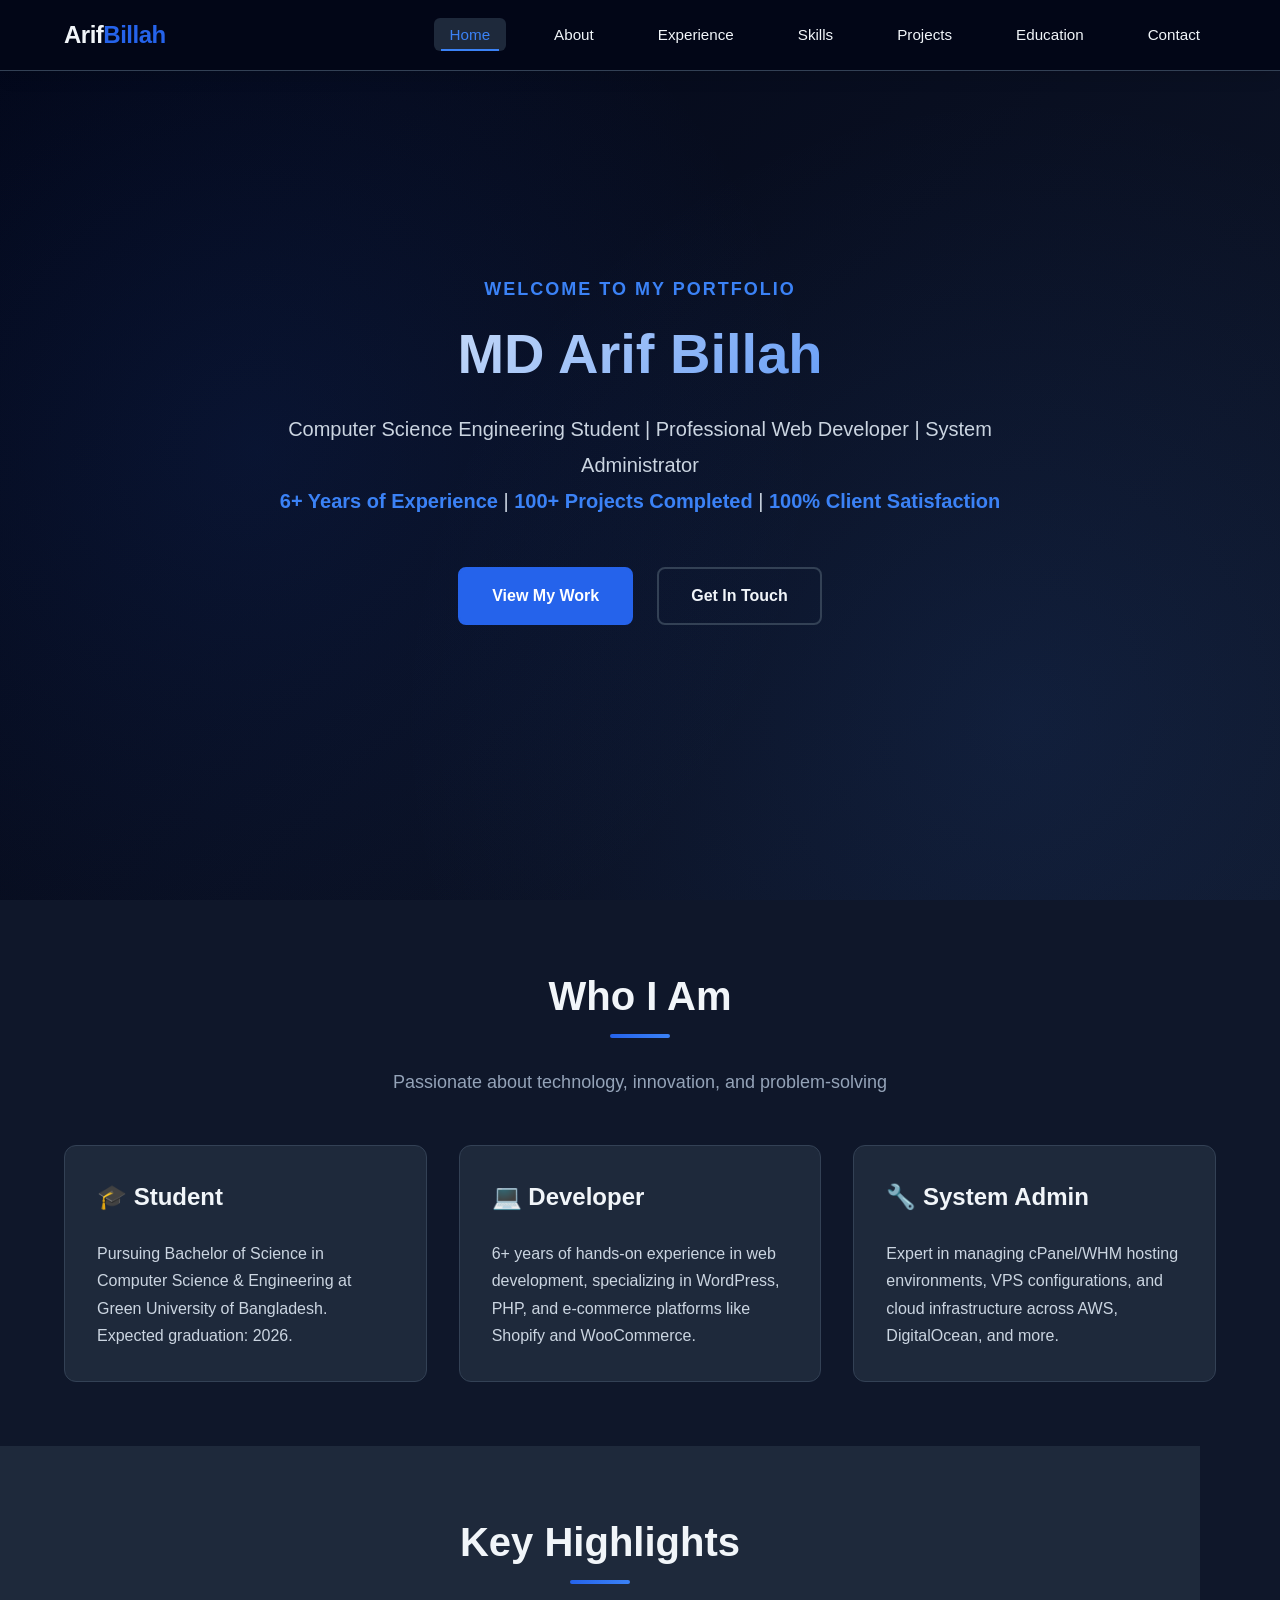
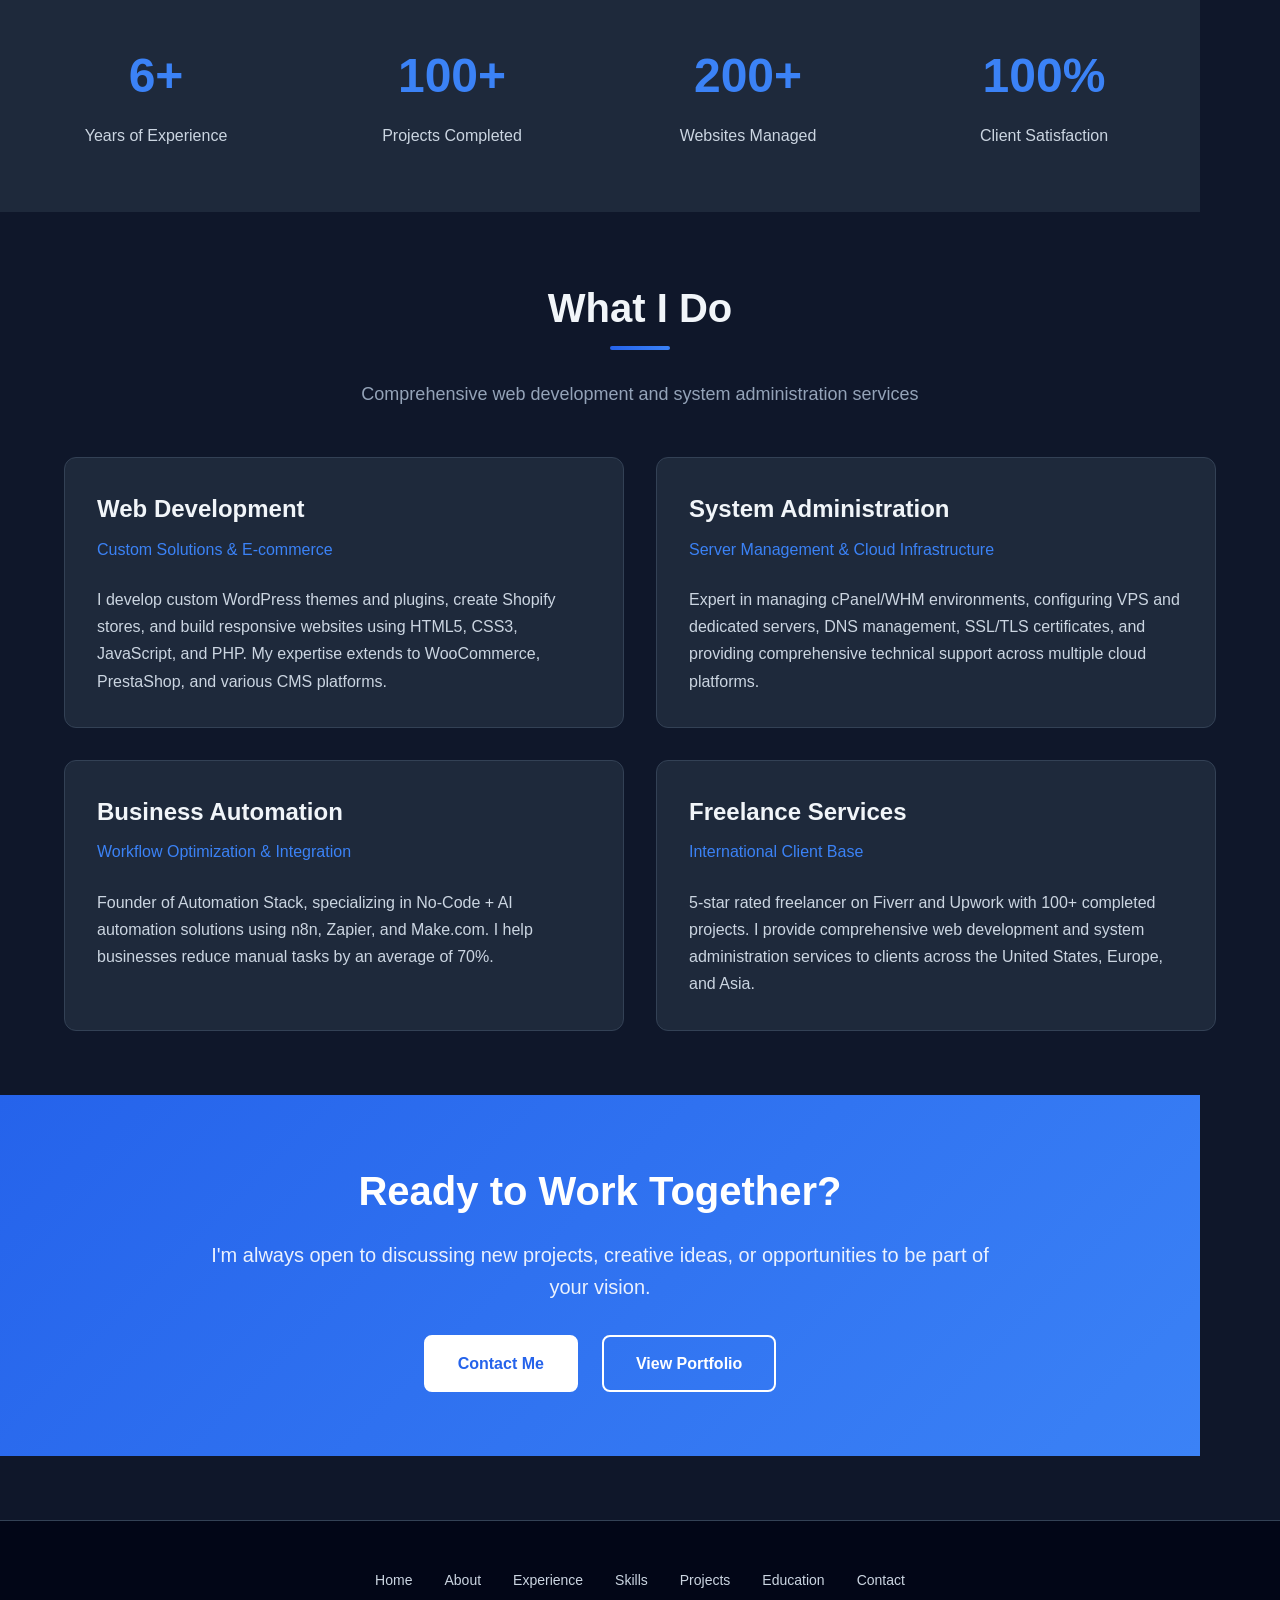
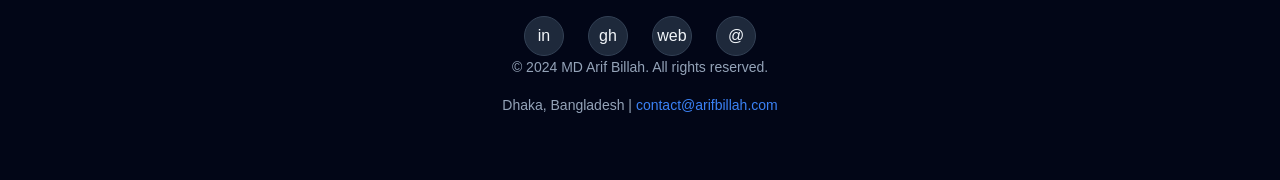
==== index.html @ d2f8369f "Build complete multipage portfolio website for MD Arif Billah Created a comprehensive, modern, and r" ====
<!DOCTYPE html>
<html lang="en">
<head>
    <meta charset="UTF-8">
    <meta name="viewport" content="width=device-width, initial-scale=1.0">
    <meta name="description" content="MD Arif Billah - Computer Science Engineering Student & Professional Web Developer with 6+ years of experience in web development, system administration, and cloud infrastructure.">
    <meta name="keywords" content="MD Arif Billah, Web Developer, System Administrator, cPanel, WordPress, Cloud Computing, Bangladesh">
    <meta name="author" content="MD Arif Billah">
    <title>MD Arif Billah | Portfolio - Computer Science & Web Development Professional</title>
    <link rel="stylesheet" href="css/style.css">
</head>
<body>
    <!-- Navigation Bar -->
    <nav class="navbar">
        <div class="nav-container">
            <a href="index.html" class="nav-logo">
                <span>Arif</span>Billah
            </a>
            <button class="nav-toggle" id="navToggle">
                <span></span>
                <span></span>
                <span></span>
            </button>
            <ul class="nav-menu" id="navMenu">
                <li><a href="index.html" class="nav-link active">Home</a></li>
                <li><a href="about.html" class="nav-link">About</a></li>
                <li><a href="experience.html" class="nav-link">Experience</a></li>
                <li><a href="skills.html" class="nav-link">Skills</a></li>
                <li><a href="projects.html" class="nav-link">Projects</a></li>
                <li><a href="education.html" class="nav-link">Education</a></li>
                <li><a href="contact.html" class="nav-link">Contact</a></li>
            </ul>
        </div>
    </nav>

    <!-- Hero Section -->
    <section class="hero">
        <div class="hero-content">
            <p class="hero-subtitle fade-in">Welcome to my portfolio</p>
            <h1 class="hero-title fade-in">MD Arif Billah</h1>
            <p class="hero-description fade-in">
                Computer Science Engineering Student | Professional Web Developer | System Administrator
                <br>
                <span class="highlight">6+ Years of Experience</span> | <span class="highlight">100+ Projects Completed</span> | <span class="highlight">100% Client Satisfaction</span>
            </p>
            <div class="hero-buttons fade-in">
                <a href="projects.html" class="btn btn-primary">View My Work</a>
                <a href="contact.html" class="btn btn-outline">Get In Touch</a>
            </div>
        </div>
    </section>

    <!-- Quick Introduction Section -->
    <section class="section">
        <div class="section-header">
            <h2 class="section-title">Who I Am</h2>
            <p class="section-subtitle">Passionate about technology, innovation, and problem-solving</p>
        </div>

        <div class="grid grid-3">
            <div class="card scroll-reveal">
                <div class="card-header">
                    <h3 class="card-title">🎓 Student</h3>
                </div>
                <div class="card-content">
                    <p>Pursuing Bachelor of Science in Computer Science & Engineering at Green University of Bangladesh. Expected graduation: 2026.</p>
                </div>
            </div>

            <div class="card scroll-reveal">
                <div class="card-header">
                    <h3 class="card-title">💻 Developer</h3>
                </div>
                <div class="card-content">
                    <p>6+ years of hands-on experience in web development, specializing in WordPress, PHP, and e-commerce platforms like Shopify and WooCommerce.</p>
                </div>
            </div>

            <div class="card scroll-reveal">
                <div class="card-header">
                    <h3 class="card-title">🔧 System Admin</h3>
                </div>
                <div class="card-content">
                    <p>Expert in managing cPanel/WHM hosting environments, VPS configurations, and cloud infrastructure across AWS, DigitalOcean, and more.</p>
                </div>
            </div>
        </div>
    </section>

    <!-- Key Highlights Section -->
    <section class="section" style="background-color: var(--light-bg); margin: 0; padding: 4rem 1.5rem;">
        <div style="max-width: 1200px; margin: 0 auto;">
            <div class="section-header">
                <h2 class="section-title">Key Highlights</h2>
            </div>

            <div class="grid grid-4">
                <div class="text-center scroll-reveal">
                    <div style="font-size: 3rem; color: var(--accent-color); font-weight: 700;">6+</div>
                    <p style="color: var(--text-secondary); margin-top: 0.5rem;">Years of Experience</p>
                </div>
                <div class="text-center scroll-reveal">
                    <div style="font-size: 3rem; color: var(--accent-color); font-weight: 700;">100+</div>
                    <p style="color: var(--text-secondary); margin-top: 0.5rem;">Projects Completed</p>
                </div>
                <div class="text-center scroll-reveal">
                    <div style="font-size: 3rem; color: var(--accent-color); font-weight: 700;">200+</div>
                    <p style="color: var(--text-secondary); margin-top: 0.5rem;">Websites Managed</p>
                </div>
                <div class="text-center scroll-reveal">
                    <div style="font-size: 3rem; color: var(--accent-color); font-weight: 700;">100%</div>
                    <p style="color: var(--text-secondary); margin-top: 0.5rem;">Client Satisfaction</p>
                </div>
            </div>
        </div>
    </section>

    <!-- What I Do Section -->
    <section class="section">
        <div class="section-header">
            <h2 class="section-title">What I Do</h2>
            <p class="section-subtitle">Comprehensive web development and system administration services</p>
        </div>

        <div class="grid grid-2">
            <div class="card scroll-reveal">
                <div class="card-header">
                    <h3 class="card-title">Web Development</h3>
                    <p class="card-subtitle">Custom Solutions & E-commerce</p>
                </div>
                <div class="card-content">
                    <p>I develop custom WordPress themes and plugins, create Shopify stores, and build responsive websites using HTML5, CSS3, JavaScript, and PHP. My expertise extends to WooCommerce, PrestaShop, and various CMS platforms.</p>
                </div>
            </div>

            <div class="card scroll-reveal">
                <div class="card-header">
                    <h3 class="card-title">System Administration</h3>
                    <p class="card-subtitle">Server Management & Cloud Infrastructure</p>
                </div>
                <div class="card-content">
                    <p>Expert in managing cPanel/WHM environments, configuring VPS and dedicated servers, DNS management, SSL/TLS certificates, and providing comprehensive technical support across multiple cloud platforms.</p>
                </div>
            </div>

            <div class="card scroll-reveal">
                <div class="card-header">
                    <h3 class="card-title">Business Automation</h3>
                    <p class="card-subtitle">Workflow Optimization & Integration</p>
                </div>
                <div class="card-content">
                    <p>Founder of Automation Stack, specializing in No-Code + AI automation solutions using n8n, Zapier, and Make.com. I help businesses reduce manual tasks by an average of 70%.</p>
                </div>
            </div>

            <div class="card scroll-reveal">
                <div class="card-header">
                    <h3 class="card-title">Freelance Services</h3>
                    <p class="card-subtitle">International Client Base</p>
                </div>
                <div class="card-content">
                    <p>5-star rated freelancer on Fiverr and Upwork with 100+ completed projects. I provide comprehensive web development and system administration services to clients across the United States, Europe, and Asia.</p>
                </div>
            </div>
        </div>
    </section>

    <!-- Call to Action Section -->
    <section class="section" style="text-align: center; background: linear-gradient(135deg, var(--primary-color), var(--accent-color)); margin: 0; padding: 4rem 1.5rem;">
        <div style="max-width: 800px; margin: 0 auto;">
            <h2 style="font-size: 2.5rem; font-weight: 700; margin-bottom: 1rem; color: white;">Ready to Work Together?</h2>
            <p style="font-size: 1.25rem; color: rgba(255,255,255,0.9); margin-bottom: 2rem;">
                I'm always open to discussing new projects, creative ideas, or opportunities to be part of your vision.
            </p>
            <div style="display: flex; gap: 1.5rem; justify-content: center; flex-wrap: wrap;">
                <a href="contact.html" class="btn" style="background: white; color: var(--primary-color); border-color: white;">Contact Me</a>
                <a href="projects.html" class="btn" style="background: transparent; color: white; border: 2px solid white;">View Portfolio</a>
            </div>
        </div>
    </section>

    <!-- Footer -->
    <footer class="footer">
        <div class="footer-content">
            <div class="footer-links">
                <a href="index.html" class="footer-link">Home</a>
                <a href="about.html" class="footer-link">About</a>
                <a href="experience.html" class="footer-link">Experience</a>
                <a href="skills.html" class="footer-link">Skills</a>
                <a href="projects.html" class="footer-link">Projects</a>
                <a href="education.html" class="footer-link">Education</a>
                <a href="contact.html" class="footer-link">Contact</a>
            </div>
            <div class="social-links">
                <a href="https://linkedin.com/in/arifbillah360" target="_blank" rel="noopener noreferrer" class="social-link" title="LinkedIn">
                    <span>in</span>
                </a>
                <a href="https://github.com/arifbillah360" target="_blank" rel="noopener noreferrer" class="social-link" title="GitHub">
                    <span>gh</span>
                </a>
                <a href="https://www.arifbillah.com" target="_blank" rel="noopener noreferrer" class="social-link" title="Website">
                    <span>web</span>
                </a>
                <a href="mailto:contact@arifbillah.com" class="social-link" title="Email">
                    <span>@</span>
                </a>
            </div>
            <p class="footer-text">
                &copy; 2024 MD Arif Billah. All rights reserved.
            </p>
            <p class="footer-text">
                Dhaka, Bangladesh | <a href="mailto:contact@arifbillah.com" style="color: var(--accent-color);">contact@arifbillah.com</a>
            </p>
        </div>
    </footer>

    <script src="js/main.js"></script>
</body>
</html>
---- css/style.css ----
/* ==========================================
   PORTFOLIO WEBSITE - MD ARIF BILLAH
   Modern, Responsive Design
   ========================================== */

/* ==========================================
   CSS VARIABLES & ROOT STYLES
   ========================================== */
:root {
    /* Color Scheme */
    --primary-color: #2563eb;
    --secondary-color: #1e40af;
    --accent-color: #3b82f6;
    --dark-bg: #0f172a;
    --darker-bg: #020617;
    --light-bg: #1e293b;
    --text-primary: #f1f5f9;
    --text-secondary: #cbd5e1;
    --text-muted: #94a3b8;
    --border-color: #334155;
    --success-color: #10b981;
    --warning-color: #f59e0b;

    /* Spacing */
    --spacing-xs: 0.5rem;
    --spacing-sm: 1rem;
    --spacing-md: 1.5rem;
    --spacing-lg: 2rem;
    --spacing-xl: 3rem;
    --spacing-xxl: 4rem;

    /* Typography */
    --font-primary: 'Segoe UI', Tahoma, Geneva, Verdana, sans-serif;
    --font-heading: 'Arial', sans-serif;

    /* Effects */
    --shadow-sm: 0 1px 2px 0 rgba(0, 0, 0, 0.05);
    --shadow-md: 0 4px 6px -1px rgba(0, 0, 0, 0.1);
    --shadow-lg: 0 10px 15px -3px rgba(0, 0, 0, 0.1);
    --shadow-xl: 0 20px 25px -5px rgba(0, 0, 0, 0.1);

    /* Transitions */
    --transition-fast: 0.2s ease;
    --transition-normal: 0.3s ease;
    --transition-slow: 0.5s ease;
}

/* ==========================================
   RESET & BASE STYLES
   ========================================== */
* {
    margin: 0;
    padding: 0;
    box-sizing: border-box;
}

html {
    scroll-behavior: smooth;
    font-size: 16px;
}

body {
    font-family: var(--font-primary);
    background-color: var(--dark-bg);
    color: var(--text-primary);
    line-height: 1.6;
    overflow-x: hidden;
}

a {
    text-decoration: none;
    color: inherit;
    transition: color var(--transition-fast);
}

a:hover {
    color: var(--accent-color);
}

img {
    max-width: 100%;
    height: auto;
    display: block;
}

ul {
    list-style: none;
}

/* ==========================================
   NAVIGATION BAR
   ========================================== */
.navbar {
    background-color: var(--darker-bg);
    padding: 1rem 0;
    position: fixed;
    top: 0;
    left: 0;
    right: 0;
    z-index: 1000;
    box-shadow: var(--shadow-lg);
    border-bottom: 1px solid var(--border-color);
}

.nav-container {
    max-width: 1200px;
    margin: 0 auto;
    padding: 0 var(--spacing-md);
    display: flex;
    justify-content: space-between;
    align-items: center;
}

.nav-logo {
    font-size: 1.5rem;
    font-weight: 700;
    color: var(--primary-color);
    letter-spacing: -0.5px;
}

.nav-logo span {
    color: var(--text-primary);
}

.nav-menu {
    display: flex;
    gap: var(--spacing-lg);
    align-items: center;
}

.nav-link {
    font-size: 0.95rem;
    font-weight: 500;
    padding: 0.5rem 1rem;
    border-radius: 0.375rem;
    transition: all var(--transition-fast);
    position: relative;
}

.nav-link:hover,
.nav-link.active {
    background-color: var(--light-bg);
    color: var(--accent-color);
}

.nav-link::after {
    content: '';
    position: absolute;
    bottom: 0;
    left: 50%;
    transform: translateX(-50%) scaleX(0);
    width: 80%;
    height: 2px;
    background-color: var(--accent-color);
    transition: transform var(--transition-normal);
}

.nav-link:hover::after,
.nav-link.active::after {
    transform: translateX(-50%) scaleX(1);
}

/* Mobile Menu Toggle */
.nav-toggle {
    display: none;
    flex-direction: column;
    gap: 0.25rem;
    background: none;
    border: none;
    cursor: pointer;
    padding: 0.5rem;
}

.nav-toggle span {
    width: 25px;
    height: 3px;
    background-color: var(--text-primary);
    border-radius: 2px;
    transition: all var(--transition-normal);
}

/* ==========================================
   HERO SECTION
   ========================================== */
.hero {
    min-height: 100vh;
    display: flex;
    align-items: center;
    justify-content: center;
    padding: var(--spacing-xxl) var(--spacing-md);
    background: linear-gradient(135deg, var(--darker-bg) 0%, var(--dark-bg) 100%);
    position: relative;
    overflow: hidden;
}

.hero::before {
    content: '';
    position: absolute;
    top: 0;
    left: 0;
    right: 0;
    bottom: 0;
    background-image:
        radial-gradient(circle at 20% 50%, rgba(37, 99, 235, 0.1) 0%, transparent 50%),
        radial-gradient(circle at 80% 80%, rgba(59, 130, 246, 0.1) 0%, transparent 50%);
    pointer-events: none;
}

.hero-content {
    max-width: 800px;
    text-align: center;
    position: relative;
    z-index: 1;
}

.hero-subtitle {
    font-size: 1.125rem;
    color: var(--accent-color);
    font-weight: 600;
    margin-bottom: var(--spacing-sm);
    text-transform: uppercase;
    letter-spacing: 2px;
}

.hero-title {
    font-size: 3.5rem;
    font-weight: 800;
    margin-bottom: var(--spacing-md);
    line-height: 1.2;
    background: linear-gradient(135deg, var(--text-primary) 0%, var(--accent-color) 100%);
    -webkit-background-clip: text;
    -webkit-text-fill-color: transparent;
    background-clip: text;
}

.hero-description {
    font-size: 1.25rem;
    color: var(--text-secondary);
    margin-bottom: var(--spacing-xl);
    line-height: 1.8;
}

.hero-buttons {
    display: flex;
    gap: var(--spacing-md);
    justify-content: center;
    flex-wrap: wrap;
}

/* ==========================================
   BUTTONS
   ========================================== */
.btn {
    display: inline-block;
    padding: 0.875rem 2rem;
    font-size: 1rem;
    font-weight: 600;
    border-radius: 0.5rem;
    transition: all var(--transition-normal);
    cursor: pointer;
    border: 2px solid transparent;
    text-align: center;
}

.btn-primary {
    background-color: var(--primary-color);
    color: white;
    border-color: var(--primary-color);
}

.btn-primary:hover {
    background-color: var(--secondary-color);
    border-color: var(--secondary-color);
    transform: translateY(-2px);
    box-shadow: var(--shadow-lg);
}

.btn-outline {
    background-color: transparent;
    color: var(--text-primary);
    border-color: var(--border-color);
}

.btn-outline:hover {
    background-color: var(--light-bg);
    border-color: var(--accent-color);
    color: var(--accent-color);
}

/* ==========================================
   MAIN CONTENT SECTIONS
   ========================================== */
.main-content {
    padding-top: 80px; /* Account for fixed navbar */
}

.section {
    padding: var(--spacing-xxl) var(--spacing-md);
    max-width: 1200px;
    margin: 0 auto;
}

.section-header {
    text-align: center;
    margin-bottom: var(--spacing-xl);
}

.section-title {
    font-size: 2.5rem;
    font-weight: 700;
    margin-bottom: var(--spacing-sm);
    position: relative;
    display: inline-block;
}

.section-title::after {
    content: '';
    position: absolute;
    bottom: -10px;
    left: 50%;
    transform: translateX(-50%);
    width: 60px;
    height: 4px;
    background: linear-gradient(90deg, var(--primary-color), var(--accent-color));
    border-radius: 2px;
}

.section-subtitle {
    font-size: 1.125rem;
    color: var(--text-muted);
    margin-top: var(--spacing-md);
}

/* ==========================================
   CARDS & CONTAINERS
   ========================================== */
.card {
    background-color: var(--light-bg);
    border-radius: 0.75rem;
    padding: var(--spacing-lg);
    border: 1px solid var(--border-color);
    transition: all var(--transition-normal);
    height: 100%;
}

.card:hover {
    transform: translateY(-5px);
    box-shadow: var(--shadow-xl);
    border-color: var(--accent-color);
}

.card-header {
    margin-bottom: var(--spacing-md);
}

.card-title {
    font-size: 1.5rem;
    font-weight: 600;
    margin-bottom: var(--spacing-xs);
    color: var(--text-primary);
}

.card-subtitle {
    font-size: 1rem;
    color: var(--accent-color);
    font-weight: 500;
}

.card-meta {
    font-size: 0.875rem;
    color: var(--text-muted);
    margin-top: var(--spacing-xs);
}

.card-content {
    color: var(--text-secondary);
    line-height: 1.7;
}

/* ==========================================
   GRID LAYOUTS
   ========================================== */
.grid {
    display: grid;
    gap: var(--spacing-lg);
}

.grid-2 {
    grid-template-columns: repeat(2, 1fr);
}

.grid-3 {
    grid-template-columns: repeat(3, 1fr);
}

.grid-4 {
    grid-template-columns: repeat(4, 1fr);
}

/* ==========================================
   SKILLS SECTION
   ========================================== */
.skills-grid {
    display: grid;
    grid-template-columns: repeat(auto-fit, minmax(280px, 1fr));
    gap: var(--spacing-lg);
}

.skill-category {
    background-color: var(--light-bg);
    padding: var(--spacing-lg);
    border-radius: 0.75rem;
    border: 1px solid var(--border-color);
}

.skill-category h3 {
    font-size: 1.25rem;
    margin-bottom: var(--spacing-md);
    color: var(--accent-color);
    display: flex;
    align-items: center;
    gap: var(--spacing-sm);
}

.skill-list {
    display: flex;
    flex-wrap: wrap;
    gap: var(--spacing-sm);
}

.skill-item {
    background-color: var(--dark-bg);
    padding: 0.5rem 1rem;
    border-radius: 0.375rem;
    font-size: 0.875rem;
    color: var(--text-secondary);
    border: 1px solid var(--border-color);
    transition: all var(--transition-fast);
}

.skill-item:hover {
    background-color: var(--accent-color);
    color: white;
    border-color: var(--accent-color);
    transform: scale(1.05);
}

/* ==========================================
   TIMELINE (for Experience/Education)
   ========================================== */
.timeline {
    position: relative;
    padding-left: var(--spacing-xl);
}

.timeline::before {
    content: '';
    position: absolute;
    left: 0;
    top: 0;
    bottom: 0;
    width: 2px;
    background: linear-gradient(180deg, var(--primary-color), var(--accent-color));
}

.timeline-item {
    position: relative;
    padding-bottom: var(--spacing-xl);
}

.timeline-item::before {
    content: '';
    position: absolute;
    left: -42px;
    top: 0;
    width: 12px;
    height: 12px;
    border-radius: 50%;
    background-color: var(--accent-color);
    border: 3px solid var(--dark-bg);
    box-shadow: 0 0 0 3px var(--accent-color);
}

.timeline-content {
    background-color: var(--light-bg);
    padding: var(--spacing-lg);
    border-radius: 0.75rem;
    border: 1px solid var(--border-color);
    transition: all var(--transition-normal);
}

.timeline-content:hover {
    border-color: var(--accent-color);
    transform: translateX(5px);
}

.timeline-header {
    margin-bottom: var(--spacing-md);
}

.timeline-title {
    font-size: 1.25rem;
    font-weight: 600;
    color: var(--text-primary);
    margin-bottom: var(--spacing-xs);
}

.timeline-company {
    font-size: 1rem;
    color: var(--accent-color);
    font-weight: 500;
}

.timeline-period {
    font-size: 0.875rem;
    color: var(--text-muted);
    margin-top: var(--spacing-xs);
}

.timeline-description {
    color: var(--text-secondary);
    line-height: 1.7;
    margin-bottom: var(--spacing-md);
}

.timeline-list {
    list-style: disc;
    margin-left: var(--spacing-md);
    color: var(--text-secondary);
}

.timeline-list li {
    margin-bottom: var(--spacing-sm);
    line-height: 1.6;
}

/* ==========================================
   PROJECTS GRID
   ========================================== */
.projects-grid {
    display: grid;
    grid-template-columns: repeat(auto-fill, minmax(350px, 1fr));
    gap: var(--spacing-lg);
}

.project-card {
    background-color: var(--light-bg);
    border-radius: 0.75rem;
    overflow: hidden;
    border: 1px solid var(--border-color);
    transition: all var(--transition-normal);
}

.project-card:hover {
    transform: translateY(-8px);
    box-shadow: var(--shadow-xl);
    border-color: var(--accent-color);
}

.project-header {
    padding: var(--spacing-lg);
    background: linear-gradient(135deg, var(--primary-color), var(--accent-color));
}

.project-title {
    font-size: 1.375rem;
    font-weight: 600;
    color: white;
    margin-bottom: var(--spacing-xs);
}

.project-type {
    font-size: 0.875rem;
    color: rgba(255, 255, 255, 0.9);
}

.project-body {
    padding: var(--spacing-lg);
}

.project-tech {
    display: flex;
    flex-wrap: wrap;
    gap: var(--spacing-xs);
    margin-bottom: var(--spacing-md);
}

.tech-tag {
    background-color: var(--dark-bg);
    color: var(--accent-color);
    padding: 0.25rem 0.75rem;
    border-radius: 0.25rem;
    font-size: 0.75rem;
    font-weight: 500;
    border: 1px solid var(--border-color);
}

.project-description {
    color: var(--text-secondary);
    line-height: 1.7;
    margin-bottom: var(--spacing-md);
}

.project-outcome {
    font-size: 0.875rem;
    color: var(--text-muted);
    font-style: italic;
    border-left: 3px solid var(--accent-color);
    padding-left: var(--spacing-sm);
}

/* ==========================================
   CONTACT SECTION
   ========================================== */
.contact-container {
    max-width: 800px;
    margin: 0 auto;
}

.contact-info {
    display: grid;
    grid-template-columns: repeat(auto-fit, minmax(250px, 1fr));
    gap: var(--spacing-lg);
    margin-bottom: var(--spacing-xl);
}

.contact-item {
    background-color: var(--light-bg);
    padding: var(--spacing-lg);
    border-radius: 0.75rem;
    border: 1px solid var(--border-color);
    text-align: center;
    transition: all var(--transition-normal);
}

.contact-item:hover {
    border-color: var(--accent-color);
    transform: translateY(-5px);
}

.contact-icon {
    font-size: 2rem;
    color: var(--accent-color);
    margin-bottom: var(--spacing-sm);
}

.contact-label {
    font-size: 0.875rem;
    color: var(--text-muted);
    margin-bottom: var(--spacing-xs);
    text-transform: uppercase;
    letter-spacing: 1px;
}

.contact-value {
    font-size: 1.125rem;
    color: var(--text-primary);
    font-weight: 500;
}

.contact-value a {
    color: var(--accent-color);
}

.contact-value a:hover {
    text-decoration: underline;
}

/* ==========================================
   FOOTER
   ========================================== */
.footer {
    background-color: var(--darker-bg);
    padding: var(--spacing-xl) var(--spacing-md);
    border-top: 1px solid var(--border-color);
    margin-top: var(--spacing-xxl);
}

.footer-content {
    max-width: 1200px;
    margin: 0 auto;
    text-align: center;
}

.footer-text {
    color: var(--text-muted);
    font-size: 0.875rem;
    margin-bottom: var(--spacing-sm);
}

.footer-links {
    display: flex;
    gap: var(--spacing-lg);
    justify-content: center;
    margin-bottom: var(--spacing-md);
}

.footer-link {
    color: var(--text-secondary);
    font-size: 0.875rem;
    transition: color var(--transition-fast);
}

.footer-link:hover {
    color: var(--accent-color);
}

.social-links {
    display: flex;
    gap: var(--spacing-md);
    justify-content: center;
    margin-top: var(--spacing-md);
}

.social-link {
    width: 40px;
    height: 40px;
    display: flex;
    align-items: center;
    justify-content: center;
    background-color: var(--light-bg);
    border-radius: 50%;
    border: 1px solid var(--border-color);
    transition: all var(--transition-normal);
}

.social-link:hover {
    background-color: var(--accent-color);
    border-color: var(--accent-color);
    transform: translateY(-3px);
}

/* ==========================================
   UTILITY CLASSES
   ========================================== */
.text-center {
    text-align: center;
}

.mb-1 { margin-bottom: var(--spacing-xs); }
.mb-2 { margin-bottom: var(--spacing-sm); }
.mb-3 { margin-bottom: var(--spacing-md); }
.mb-4 { margin-bottom: var(--spacing-lg); }
.mb-5 { margin-bottom: var(--spacing-xl); }

.mt-1 { margin-top: var(--spacing-xs); }
.mt-2 { margin-top: var(--spacing-sm); }
.mt-3 { margin-top: var(--spacing-md); }
.mt-4 { margin-top: var(--spacing-lg); }
.mt-5 { margin-top: var(--spacing-xl); }

.highlight {
    color: var(--accent-color);
    font-weight: 600;
}

.badge {
    display: inline-block;
    padding: 0.25rem 0.75rem;
    background-color: var(--accent-color);
    color: white;
    border-radius: 1rem;
    font-size: 0.75rem;
    font-weight: 600;
    text-transform: uppercase;
    letter-spacing: 0.5px;
}

.badge-success {
    background-color: var(--success-color);
}

.badge-warning {
    background-color: var(--warning-color);
}

/* ==========================================
   RESPONSIVE DESIGN
   ========================================== */

/* Tablets and below */
@media (max-width: 768px) {
    .nav-menu {
        position: fixed;
        left: -100%;
        top: 70px;
        flex-direction: column;
        background-color: var(--darker-bg);
        width: 100%;
        text-align: center;
        transition: left var(--transition-normal);
        box-shadow: var(--shadow-lg);
        border-top: 1px solid var(--border-color);
        padding: var(--spacing-md) 0;
    }

    .nav-menu.active {
        left: 0;
    }

    .nav-toggle {
        display: flex;
    }

    .nav-toggle.active span:nth-child(1) {
        transform: rotate(45deg) translate(5px, 5px);
    }

    .nav-toggle.active span:nth-child(2) {
        opacity: 0;
    }

    .nav-toggle.active span:nth-child(3) {
        transform: rotate(-45deg) translate(7px, -6px);
    }

    .hero-title {
        font-size: 2.5rem;
    }

    .hero-description {
        font-size: 1.125rem;
    }

    .hero-buttons {
        flex-direction: column;
    }

    .section-title {
        font-size: 2rem;
    }

    .grid-2,
    .grid-3,
    .grid-4 {
        grid-template-columns: 1fr;
    }

    .timeline {
        padding-left: var(--spacing-lg);
    }

    .timeline-item::before {
        left: -32px;
    }

    .projects-grid {
        grid-template-columns: 1fr;
    }
}

/* Mobile devices */
@media (max-width: 480px) {
    html {
        font-size: 14px;
    }

    .hero {
        padding: var(--spacing-xl) var(--spacing-sm);
    }

    .hero-title {
        font-size: 2rem;
    }

    .section {
        padding: var(--spacing-lg) var(--spacing-sm);
    }

    .btn {
        width: 100%;
    }

    .card {
        padding: var(--spacing-md);
    }
}

/* Large screens */
@media (min-width: 1400px) {
    .section {
        max-width: 1400px;
    }
}

/* ==========================================
   ANIMATIONS
   ========================================== */
@keyframes fadeIn {
    from {
        opacity: 0;
        transform: translateY(20px);
    }
    to {
        opacity: 1;
        transform: translateY(0);
    }
}

@keyframes slideInLeft {
    from {
        opacity: 0;
        transform: translateX(-30px);
    }
    to {
        opacity: 1;
        transform: translateX(0);
    }
}

@keyframes slideInRight {
    from {
        opacity: 0;
        transform: translateX(30px);
    }
    to {
        opacity: 1;
        transform: translateX(0);
    }
}

.fade-in {
    animation: fadeIn 0.6s ease-out;
}

.slide-in-left {
    animation: slideInLeft 0.6s ease-out;
}

.slide-in-right {
    animation: slideInRight 0.6s ease-out;
}

/* ==========================================
   SCROLL ANIMATIONS
   ========================================== */
.scroll-reveal {
    opacity: 0;
    transform: translateY(30px);
    transition: all 0.6s ease-out;
}

.scroll-reveal.active {
    opacity: 1;
    transform: translateY(0);
}

/* ==========================================
   PRINT STYLES
   ========================================== */
@media print {
    .navbar,
    .footer,
    .btn {
        display: none;
    }

    .section {
        page-break-inside: avoid;
    }
}
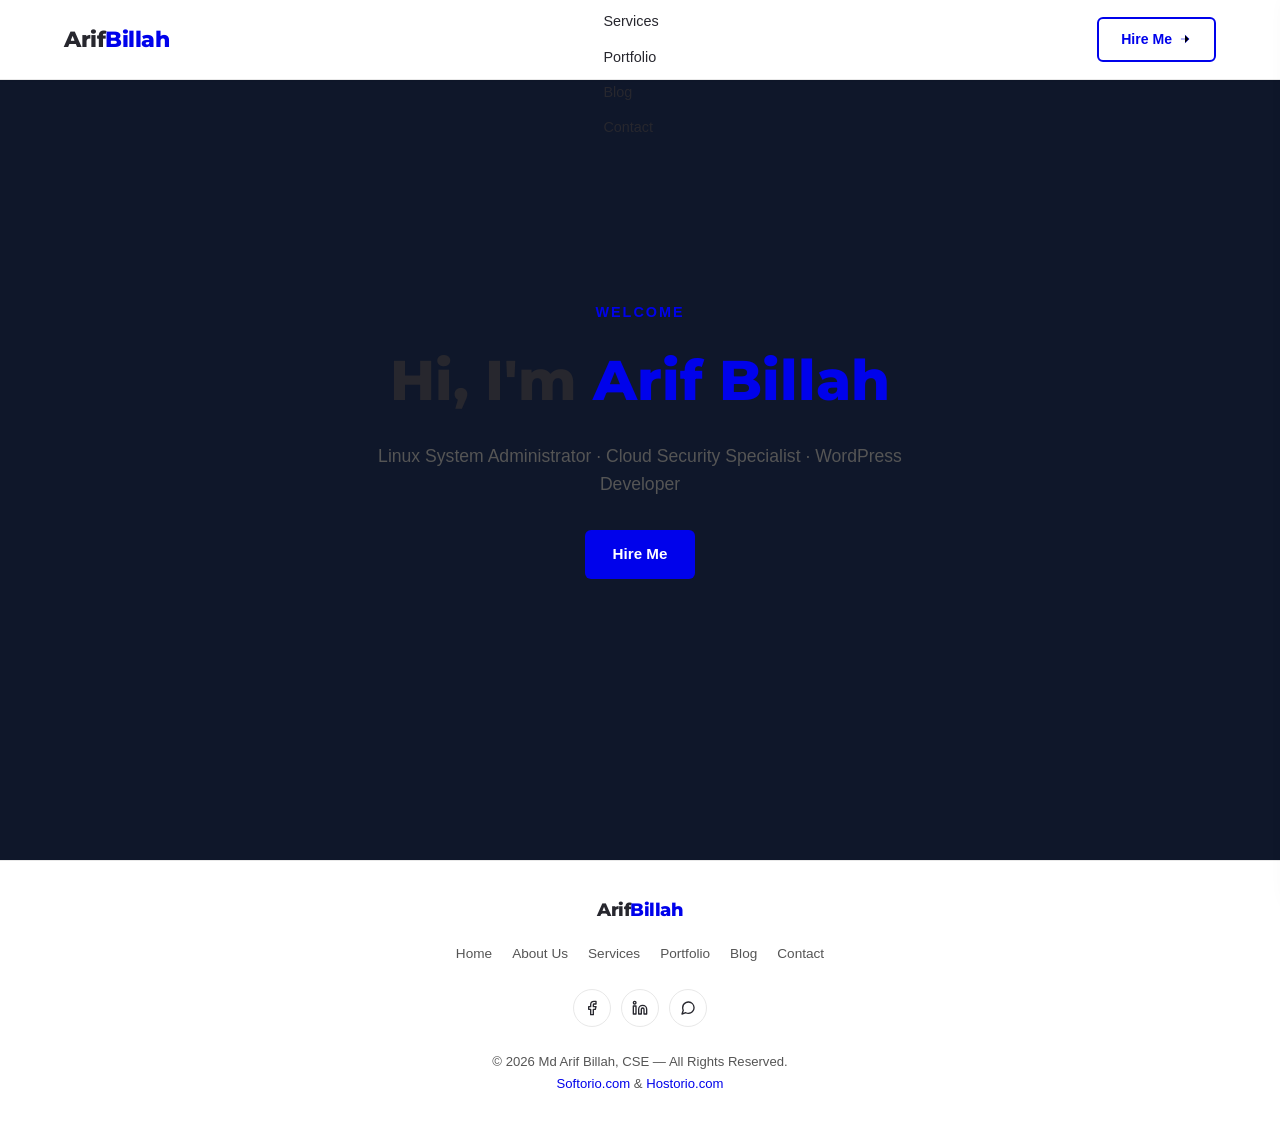
==== commit fea3cbeb: "Add reusable header and footer component system - css/header-footer.css: full styles for header, mob" ====
--- a/index.html
+++ b/index.html
@@ -3,217 +3,46 @@
 <head>
     <meta charset="UTF-8">
     <meta name="viewport" content="width=device-width, initial-scale=1.0">
-    <meta name="description" content="MD Arif Billah - Computer Science Engineering Student & Professional Web Developer with 6+ years of experience in web development, system administration, and cloud infrastructure.">
-    <meta name="keywords" content="MD Arif Billah, Web Developer, System Administrator, cPanel, WordPress, Cloud Computing, Bangladesh">
-    <meta name="author" content="MD Arif Billah">
-    <title>MD Arif Billah | Portfolio - Computer Science & Web Development Professional</title>
+    <meta name="description" content="Md Arif Billah – Linux System Administrator, Cloud Security Specialist and WordPress Developer based in Bangladesh.">
+    <meta name="keywords" content="Md Arif Billah, Linux System Admin, Cloud Security, WordPress Developer, Bangladesh">
+    <meta name="author" content="Md Arif Billah">
+    <title>Md Arif Billah | Linux System Admin & WordPress Developer</title>
+
+    <!-- Styles -->
+    <link rel="stylesheet" href="css/header-footer.css">
     <link rel="stylesheet" href="css/style.css">
 </head>
 <body>
-    <!-- Navigation Bar -->
-    <nav class="navbar">
-        <div class="nav-container">
-            <a href="index.html" class="nav-logo">
-                <span>Arif</span>Billah
-            </a>
-            <button class="nav-toggle" id="navToggle">
-                <span></span>
-                <span></span>
-                <span></span>
-            </button>
-            <ul class="nav-menu" id="navMenu">
-                <li><a href="index.html" class="nav-link active">Home</a></li>
-                <li><a href="about.html" class="nav-link">About</a></li>
-                <li><a href="experience.html" class="nav-link">Experience</a></li>
-                <li><a href="skills.html" class="nav-link">Skills</a></li>
-                <li><a href="projects.html" class="nav-link">Projects</a></li>
-                <li><a href="education.html" class="nav-link">Education</a></li>
-                <li><a href="contact.html" class="nav-link">Contact</a></li>
-            </ul>
-        </div>
-    </nav>
 
-    <!-- Hero Section -->
-    <section class="hero">
-        <div class="hero-content">
-            <p class="hero-subtitle fade-in">Welcome to my portfolio</p>
-            <h1 class="hero-title fade-in">MD Arif Billah</h1>
-            <p class="hero-description fade-in">
-                Computer Science Engineering Student | Professional Web Developer | System Administrator
-                <br>
-                <span class="highlight">6+ Years of Experience</span> | <span class="highlight">100+ Projects Completed</span> | <span class="highlight">100% Client Satisfaction</span>
-            </p>
-            <div class="hero-buttons fade-in">
-                <a href="projects.html" class="btn btn-primary">View My Work</a>
-                <a href="contact.html" class="btn btn-outline">Get In Touch</a>
-            </div>
-        </div>
-    </section>
+    <!-- ── Header injected by components.js ── -->
+    <div id="header-placeholder"></div>
 
-    <!-- Quick Introduction Section -->
-    <section class="section">
-        <div class="section-header">
-            <h2 class="section-title">Who I Am</h2>
-            <p class="section-subtitle">Passionate about technology, innovation, and problem-solving</p>
-        </div>
-
-        <div class="grid grid-3">
-            <div class="card scroll-reveal">
-                <div class="card-header">
-                    <h3 class="card-title">🎓 Student</h3>
-                </div>
-                <div class="card-content">
-                    <p>Pursuing Bachelor of Science in Computer Science & Engineering at Green University of Bangladesh. Expected graduation: 2026.</p>
-                </div>
-            </div>
-
-            <div class="card scroll-reveal">
-                <div class="card-header">
-                    <h3 class="card-title">💻 Developer</h3>
-                </div>
-                <div class="card-content">
-                    <p>6+ years of hands-on experience in web development, specializing in WordPress, PHP, and e-commerce platforms like Shopify and WooCommerce.</p>
-                </div>
-            </div>
-
-            <div class="card scroll-reveal">
-                <div class="card-header">
-                    <h3 class="card-title">🔧 System Admin</h3>
-                </div>
-                <div class="card-content">
-                    <p>Expert in managing cPanel/WHM hosting environments, VPS configurations, and cloud infrastructure across AWS, DigitalOcean, and more.</p>
-                </div>
-            </div>
-        </div>
-    </section>
-
-    <!-- Key Highlights Section -->
-    <section class="section" style="background-color: var(--light-bg); margin: 0; padding: 4rem 1.5rem;">
-        <div style="max-width: 1200px; margin: 0 auto;">
-            <div class="section-header">
-                <h2 class="section-title">Key Highlights</h2>
-            </div>
-
-            <div class="grid grid-4">
-                <div class="text-center scroll-reveal">
-                    <div style="font-size: 3rem; color: var(--accent-color); font-weight: 700;">6+</div>
-                    <p style="color: var(--text-secondary); margin-top: 0.5rem;">Years of Experience</p>
-                </div>
-                <div class="text-center scroll-reveal">
-                    <div style="font-size: 3rem; color: var(--accent-color); font-weight: 700;">100+</div>
-                    <p style="color: var(--text-secondary); margin-top: 0.5rem;">Projects Completed</p>
-                </div>
-                <div class="text-center scroll-reveal">
-                    <div style="font-size: 3rem; color: var(--accent-color); font-weight: 700;">200+</div>
-                    <p style="color: var(--text-secondary); margin-top: 0.5rem;">Websites Managed</p>
-                </div>
-                <div class="text-center scroll-reveal">
-                    <div style="font-size: 3rem; color: var(--accent-color); font-weight: 700;">100%</div>
-                    <p style="color: var(--text-secondary); margin-top: 0.5rem;">Client Satisfaction</p>
-                </div>
-            </div>
-        </div>
-    </section>
-
-    <!-- What I Do Section -->
-    <section class="section">
-        <div class="section-header">
-            <h2 class="section-title">What I Do</h2>
-            <p class="section-subtitle">Comprehensive web development and system administration services</p>
-        </div>
-
-        <div class="grid grid-2">
-            <div class="card scroll-reveal">
-                <div class="card-header">
-                    <h3 class="card-title">Web Development</h3>
-                    <p class="card-subtitle">Custom Solutions & E-commerce</p>
-                </div>
-                <div class="card-content">
-                    <p>I develop custom WordPress themes and plugins, create Shopify stores, and build responsive websites using HTML5, CSS3, JavaScript, and PHP. My expertise extends to WooCommerce, PrestaShop, and various CMS platforms.</p>
-                </div>
-            </div>
-
-            <div class="card scroll-reveal">
-                <div class="card-header">
-                    <h3 class="card-title">System Administration</h3>
-                    <p class="card-subtitle">Server Management & Cloud Infrastructure</p>
-                </div>
-                <div class="card-content">
-                    <p>Expert in managing cPanel/WHM environments, configuring VPS and dedicated servers, DNS management, SSL/TLS certificates, and providing comprehensive technical support across multiple cloud platforms.</p>
-                </div>
-            </div>
-
-            <div class="card scroll-reveal">
-                <div class="card-header">
-                    <h3 class="card-title">Business Automation</h3>
-                    <p class="card-subtitle">Workflow Optimization & Integration</p>
-                </div>
-                <div class="card-content">
-                    <p>Founder of Automation Stack, specializing in No-Code + AI automation solutions using n8n, Zapier, and Make.com. I help businesses reduce manual tasks by an average of 70%.</p>
-                </div>
-            </div>
-
-            <div class="card scroll-reveal">
-                <div class="card-header">
-                    <h3 class="card-title">Freelance Services</h3>
-                    <p class="card-subtitle">International Client Base</p>
-                </div>
-                <div class="card-content">
-                    <p>5-star rated freelancer on Fiverr and Upwork with 100+ completed projects. I provide comprehensive web development and system administration services to clients across the United States, Europe, and Asia.</p>
-                </div>
-            </div>
-        </div>
-    </section>
-
-    <!-- Call to Action Section -->
-    <section class="section" style="text-align: center; background: linear-gradient(135deg, var(--primary-color), var(--accent-color)); margin: 0; padding: 4rem 1.5rem;">
-        <div style="max-width: 800px; margin: 0 auto;">
-            <h2 style="font-size: 2.5rem; font-weight: 700; margin-bottom: 1rem; color: white;">Ready to Work Together?</h2>
-            <p style="font-size: 1.25rem; color: rgba(255,255,255,0.9); margin-bottom: 2rem;">
-                I'm always open to discussing new projects, creative ideas, or opportunities to be part of your vision.
-            </p>
-            <div style="display: flex; gap: 1.5rem; justify-content: center; flex-wrap: wrap;">
-                <a href="contact.html" class="btn" style="background: white; color: var(--primary-color); border-color: white;">Contact Me</a>
-                <a href="projects.html" class="btn" style="background: transparent; color: white; border: 2px solid white;">View Portfolio</a>
-            </div>
-        </div>
-    </section>
-
-    <!-- Footer -->
-    <footer class="footer">
-        <div class="footer-content">
-            <div class="footer-links">
-                <a href="index.html" class="footer-link">Home</a>
-                <a href="about.html" class="footer-link">About</a>
-                <a href="experience.html" class="footer-link">Experience</a>
-                <a href="skills.html" class="footer-link">Skills</a>
-                <a href="projects.html" class="footer-link">Projects</a>
-                <a href="education.html" class="footer-link">Education</a>
-                <a href="contact.html" class="footer-link">Contact</a>
-            </div>
-            <div class="social-links">
-                <a href="https://linkedin.com/in/arifbillah360" target="_blank" rel="noopener noreferrer" class="social-link" title="LinkedIn">
-                    <span>in</span>
-                </a>
-                <a href="https://github.com/arifbillah360" target="_blank" rel="noopener noreferrer" class="social-link" title="GitHub">
-                    <span>gh</span>
-                </a>
-                <a href="https://www.arifbillah.com" target="_blank" rel="noopener noreferrer" class="social-link" title="Website">
-                    <span>web</span>
-                </a>
-                <a href="mailto:contact@arifbillah.com" class="social-link" title="Email">
-                    <span>@</span>
+    <!-- ══════════════════════════════════════
+         HERO SECTION  (temporary placeholder)
+         Will be replaced when building the homepage
+         ══════════════════════════════════════ -->
+    <main>
+        <section style="min-height: 80vh; display: flex; align-items: center; justify-content: center; text-align: center; padding: 60px 24px;">
+            <div>
+                <p style="font-size: .9rem; font-weight: 600; color: #0002eb; text-transform: uppercase; letter-spacing: 2px; margin-bottom: 12px;">Welcome</p>
+                <h1 style="font-size: clamp(2rem, 5vw, 3.5rem); font-weight: 800; margin-bottom: 16px; color: #27272e; font-family: 'Montserrat', sans-serif;">
+                    Hi, I'm <span style="color:#0002eb;">Arif Billah</span>
+                </h1>
+                <p style="font-size: 1.1rem; color: #555; max-width: 560px; margin: 0 auto 32px;">
+                    Linux System Administrator · Cloud Security Specialist · WordPress Developer
+                </p>
+                <a href="contact.html" style="display:inline-flex;align-items:center;gap:8px;padding:12px 28px;background:#0002eb;color:#fff;border-radius:6px;font-weight:600;font-size:.95rem;">
+                    Hire Me
                 </a>
             </div>
-            <p class="footer-text">
-                &copy; 2024 MD Arif Billah. All rights reserved.
-            </p>
-            <p class="footer-text">
-                Dhaka, Bangladesh | <a href="mailto:contact@arifbillah.com" style="color: var(--accent-color);">contact@arifbillah.com</a>
-            </p>
-        </div>
-    </footer>
+        </section>
+    </main>
 
+    <!-- ── Footer injected by components.js ── -->
+    <div id="footer-placeholder"></div>
+
+    <!-- Scripts -->
+    <script src="js/components.js"></script>
     <script src="js/main.js"></script>
 </body>
 </html>
--- a/css/header-footer.css
+++ b/css/header-footer.css
@@ -0,0 +1,541 @@
+/* ============================================================
+   HEADER & FOOTER COMPONENT STYLES
+   Portfolio – Md Arif Billah
+   ============================================================ */
+
+/* ---------- Google Fonts ---------- */
+@import url('https://fonts.googleapis.com/css2?family=Poppins:wght@300;400;500;600;700;800&family=Montserrat:wght@400;500;600;700;800&display=swap');
+
+/* ---------- CSS Variables ---------- */
+:root {
+    --primary:      #0002eb;
+    --primary-dark: #0001b0;
+    --body-bg:      #f5f5f5;
+    --white:        #ffffff;
+    --dark:         #27272e;
+    --text:         #555555;
+    --border:       #e8e8e8;
+    --shadow-sm:    0 2px 8px rgba(0,0,0,.06);
+    --shadow-md:    0 4px 20px rgba(0,0,0,.10);
+    --radius:       6px;
+    --transition:   0.3s ease;
+    --header-h:     80px;
+    --container:    1200px;
+}
+
+/* ---------- Reset helpers ---------- */
+*, *::before, *::after { box-sizing: border-box; }
+
+/* Make sure body accounts for the fixed header */
+body {
+    margin: 0;
+    padding-top: var(--header-h);
+    font-family: 'Poppins', sans-serif;
+    background-color: var(--body-bg);
+    color: var(--dark);
+}
+
+a { text-decoration: none; color: inherit; }
+ul { list-style: none; margin: 0; padding: 0; }
+img { max-width: 100%; display: block; }
+
+/* ============================================================
+   SITE HEADER
+   ============================================================ */
+.site-header {
+    position: fixed;
+    top: 0;
+    left: 0;
+    width: 100%;
+    height: var(--header-h);
+    background: var(--white);
+    border-bottom: 1px solid var(--border);
+    box-shadow: var(--shadow-sm);
+    z-index: 9999;
+    transition: box-shadow var(--transition);
+}
+
+.site-header.scrolled {
+    box-shadow: var(--shadow-md);
+}
+
+/* Container */
+.header-inner {
+    max-width: var(--container);
+    height: 100%;
+    margin: 0 auto;
+    padding: 0 24px;
+    display: flex;
+    align-items: center;
+    justify-content: space-between;
+    gap: 16px;
+}
+
+/* ---------- Logo ---------- */
+.header-logo {
+    flex-shrink: 0;
+    display: flex;
+    align-items: center;
+    gap: 10px;
+    text-decoration: none;
+}
+
+.header-logo img {
+    height: 44px;
+    width: auto;
+}
+
+.logo-text {
+    font-family: 'Montserrat', sans-serif;
+    font-size: 1.35rem;
+    font-weight: 800;
+    color: var(--dark);
+    letter-spacing: -0.5px;
+    line-height: 1;
+}
+
+.logo-text span {
+    color: var(--primary);
+}
+
+/* ---------- Primary Nav ---------- */
+.primary-nav {
+    display: flex;
+    align-items: center;
+    gap: 4px;
+}
+
+.primary-nav .nav-item {
+    position: relative;
+}
+
+.primary-nav .nav-link {
+    display: inline-block;
+    padding: 6px 14px;
+    font-size: 0.9rem;
+    font-weight: 500;
+    color: var(--dark);
+    border-radius: var(--radius);
+    transition: color var(--transition);
+}
+
+.primary-nav .nav-link::after {
+    content: '';
+    position: absolute;
+    bottom: -2px;
+    left: 14px;
+    right: 14px;
+    height: 2px;
+    background: var(--primary);
+    border-radius: 2px;
+    transform: scaleX(0);
+    transform-origin: left;
+    transition: transform var(--transition);
+}
+
+.primary-nav .nav-link:hover,
+.primary-nav .nav-link.active {
+    color: var(--primary);
+}
+
+.primary-nav .nav-link:hover::after,
+.primary-nav .nav-link.active::after {
+    transform: scaleX(1);
+}
+
+/* ---------- Header Right (CTA + Hamburger) ---------- */
+.header-right {
+    display: flex;
+    align-items: center;
+    gap: 16px;
+    flex-shrink: 0;
+}
+
+/* Hire Me button */
+.btn-hire {
+    display: inline-flex;
+    align-items: center;
+    gap: 6px;
+    padding: 9px 22px;
+    font-size: 0.88rem;
+    font-weight: 600;
+    color: var(--primary);
+    border: 2px solid var(--primary);
+    border-radius: var(--radius);
+    background: transparent;
+    transition: background var(--transition), color var(--transition);
+    white-space: nowrap;
+}
+
+.btn-hire:hover {
+    background: var(--primary);
+    color: var(--white);
+}
+
+.btn-hire svg {
+    width: 14px;
+    height: 14px;
+    stroke: currentColor;
+    transition: transform var(--transition);
+}
+
+.btn-hire:hover svg {
+    transform: translateX(3px);
+}
+
+/* Hamburger button */
+.hamburger {
+    display: none;
+    flex-direction: column;
+    justify-content: center;
+    gap: 5px;
+    width: 36px;
+    height: 36px;
+    padding: 6px;
+    background: none;
+    border: 1px solid var(--border);
+    border-radius: var(--radius);
+    cursor: pointer;
+    transition: border-color var(--transition);
+}
+
+.hamburger:hover {
+    border-color: var(--primary);
+}
+
+.hamburger span {
+    display: block;
+    width: 100%;
+    height: 2px;
+    background: var(--dark);
+    border-radius: 2px;
+    transition: transform var(--transition), opacity var(--transition);
+}
+
+.hamburger.open span:nth-child(1) { transform: translateY(7px) rotate(45deg); }
+.hamburger.open span:nth-child(2) { opacity: 0; }
+.hamburger.open span:nth-child(3) { transform: translateY(-7px) rotate(-45deg); }
+
+/* ============================================================
+   MOBILE MENU (slide-in panel)
+   ============================================================ */
+.mobile-overlay {
+    display: none;
+    position: fixed;
+    inset: 0;
+    background: rgba(0,0,0,.45);
+    z-index: 9998;
+    opacity: 0;
+    transition: opacity var(--transition);
+}
+
+.mobile-overlay.visible {
+    display: block;
+}
+
+.mobile-overlay.active {
+    opacity: 1;
+}
+
+.mobile-panel {
+    position: fixed;
+    top: 0;
+    right: -320px;
+    width: 300px;
+    max-width: 85vw;
+    height: 100%;
+    background: var(--white);
+    z-index: 9999;
+    display: flex;
+    flex-direction: column;
+    transition: right var(--transition);
+    box-shadow: -4px 0 24px rgba(0,0,0,.12);
+}
+
+.mobile-panel.active {
+    right: 0;
+}
+
+/* Panel top */
+.panel-header {
+    display: flex;
+    align-items: center;
+    justify-content: space-between;
+    padding: 20px 20px 16px;
+    border-bottom: 1px solid var(--border);
+}
+
+.panel-close {
+    width: 36px;
+    height: 36px;
+    display: flex;
+    align-items: center;
+    justify-content: center;
+    background: none;
+    border: 1px solid var(--border);
+    border-radius: 50%;
+    cursor: pointer;
+    color: var(--dark);
+    transition: all var(--transition);
+    font-size: 1.2rem;
+    line-height: 1;
+}
+
+.panel-close:hover {
+    border-color: var(--primary);
+    color: var(--primary);
+}
+
+/* Description below header */
+.panel-desc {
+    padding: 16px 20px;
+    font-size: 0.83rem;
+    color: var(--text);
+    line-height: 1.6;
+    border-bottom: 1px solid var(--border);
+}
+
+/* Mobile nav links */
+.panel-nav {
+    flex: 1;
+    overflow-y: auto;
+    padding: 12px 0;
+}
+
+.panel-nav .nav-link {
+    display: flex;
+    align-items: center;
+    padding: 12px 20px;
+    font-size: 0.95rem;
+    font-weight: 500;
+    color: var(--dark);
+    border-left: 3px solid transparent;
+    transition: all var(--transition);
+}
+
+.panel-nav .nav-link:hover,
+.panel-nav .nav-link.active {
+    color: var(--primary);
+    border-left-color: var(--primary);
+    background: rgba(0,2,235,.04);
+}
+
+/* Panel footer – social icons */
+.panel-footer {
+    padding: 20px;
+    border-top: 1px solid var(--border);
+}
+
+.panel-footer .find-label {
+    font-size: 0.75rem;
+    font-weight: 600;
+    text-transform: uppercase;
+    letter-spacing: 1.5px;
+    color: var(--text);
+    margin-bottom: 12px;
+}
+
+.panel-social {
+    display: flex;
+    gap: 10px;
+}
+
+.panel-social a {
+    width: 38px;
+    height: 38px;
+    display: flex;
+    align-items: center;
+    justify-content: center;
+    border: 1px solid var(--border);
+    border-radius: 50%;
+    color: var(--dark);
+    font-size: 0.85rem;
+    transition: all var(--transition);
+}
+
+.panel-social a:hover {
+    border-color: var(--primary);
+    background: var(--primary);
+    color: var(--white);
+}
+
+/* SVG icons inside social links */
+.panel-social a svg {
+    width: 16px;
+    height: 16px;
+    stroke: currentColor;
+    fill: none;
+    stroke-width: 2;
+    stroke-linecap: round;
+    stroke-linejoin: round;
+}
+
+/* ============================================================
+   SITE FOOTER
+   ============================================================ */
+.site-footer {
+    background: var(--white);
+    border-top: 1px solid var(--border);
+    padding: 40px 24px;
+    margin-top: 60px;
+}
+
+.footer-inner {
+    max-width: var(--container);
+    margin: 0 auto;
+    display: flex;
+    flex-direction: column;
+    align-items: center;
+    gap: 24px;
+    text-align: center;
+}
+
+/* Footer logo */
+.footer-logo .logo-text {
+    font-size: 1.15rem;
+}
+
+/* Footer nav links */
+.footer-nav {
+    display: flex;
+    flex-wrap: wrap;
+    justify-content: center;
+    gap: 6px 20px;
+}
+
+.footer-nav a {
+    font-size: 0.85rem;
+    color: var(--text);
+    transition: color var(--transition);
+}
+
+.footer-nav a:hover {
+    color: var(--primary);
+}
+
+/* Footer social icons */
+.footer-social {
+    display: flex;
+    gap: 10px;
+}
+
+.footer-social a {
+    width: 38px;
+    height: 38px;
+    display: flex;
+    align-items: center;
+    justify-content: center;
+    border: 1px solid var(--border);
+    border-radius: 50%;
+    color: var(--dark);
+    transition: all var(--transition);
+}
+
+.footer-social a:hover {
+    border-color: var(--primary);
+    background: var(--primary);
+    color: var(--white);
+}
+
+.footer-social a svg {
+    width: 16px;
+    height: 16px;
+    stroke: currentColor;
+    fill: none;
+    stroke-width: 2;
+    stroke-linecap: round;
+    stroke-linejoin: round;
+}
+
+/* Copyright */
+.footer-copy {
+    font-size: 0.82rem;
+    color: var(--text);
+    line-height: 1.7;
+}
+
+.footer-copy a {
+    color: var(--primary);
+}
+
+.footer-copy a:hover {
+    text-decoration: underline;
+}
+
+/* ============================================================
+   BACK-TO-TOP BUTTON
+   ============================================================ */
+.back-to-top {
+    position: fixed;
+    bottom: 30px;
+    right: 30px;
+    width: 44px;
+    height: 44px;
+    background: var(--primary);
+    color: var(--white);
+    border: none;
+    border-radius: 50%;
+    display: flex;
+    align-items: center;
+    justify-content: center;
+    cursor: pointer;
+    opacity: 0;
+    visibility: hidden;
+    transform: translateY(10px);
+    transition: all var(--transition);
+    box-shadow: 0 4px 16px rgba(0,2,235,.35);
+    z-index: 9990;
+}
+
+.back-to-top svg {
+    width: 18px;
+    height: 18px;
+    stroke: currentColor;
+    fill: none;
+    stroke-width: 2.5;
+    stroke-linecap: round;
+    stroke-linejoin: round;
+}
+
+.back-to-top.visible {
+    opacity: 1;
+    visibility: visible;
+    transform: translateY(0);
+}
+
+.back-to-top:hover {
+    background: var(--primary-dark);
+    transform: translateY(-3px);
+}
+
+/* ============================================================
+   RESPONSIVE
+   ============================================================ */
+
+/* Hide desktop nav on tablets/mobile */
+@media (max-width: 1024px) {
+    .primary-nav {
+        display: none;
+    }
+    .hamburger {
+        display: flex;
+    }
+}
+
+/* Smaller mobile adjustments */
+@media (max-width: 480px) {
+    :root {
+        --header-h: 70px;
+    }
+    .logo-text {
+        font-size: 1.15rem;
+    }
+    .btn-hire {
+        padding: 8px 16px;
+        font-size: 0.82rem;
+    }
+    .back-to-top {
+        bottom: 20px;
+        right: 20px;
+    }
+}
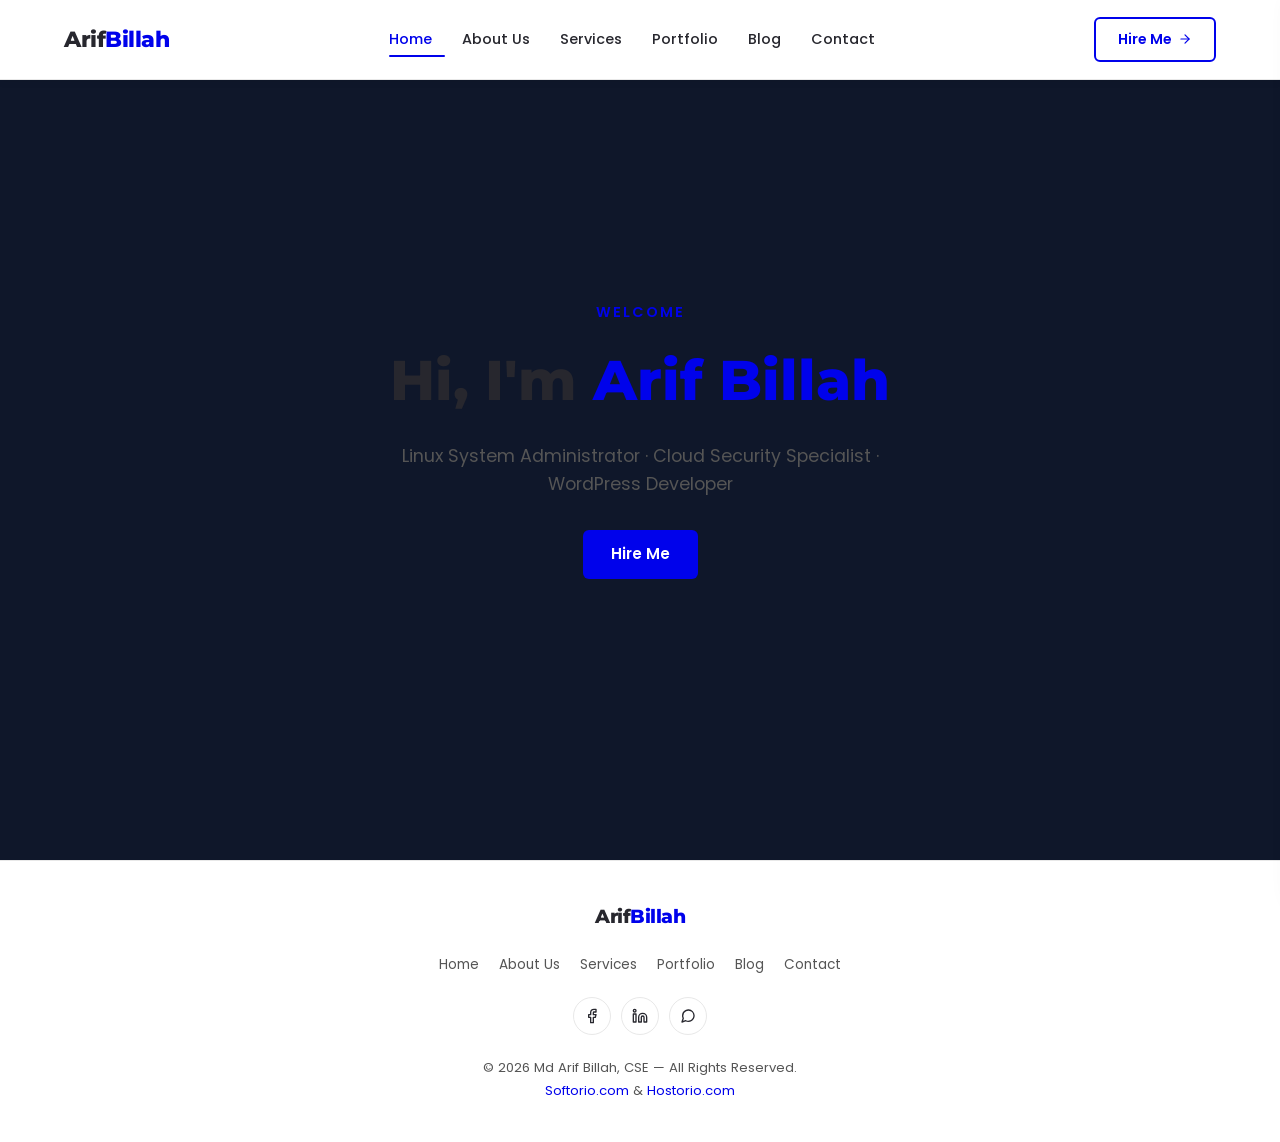
==== commit 3bc54260: "Fix broken header layout Two bugs fixed: 1. .primary-nav ul was never set to display:flex so nav lin" ====
--- a/index.html
+++ b/index.html
@@ -8,9 +8,10 @@
     <meta name="author" content="Md Arif Billah">
     <title>Md Arif Billah | Linux System Admin & WordPress Developer</title>
 
-    <!-- Styles -->
+    <!-- Styles: header-footer.css must come AFTER style.css so its
+         higher-specificity selectors win over the old dark-theme rules -->
+    <link rel="stylesheet" href="css/style.css">
     <link rel="stylesheet" href="css/header-footer.css">
-    <link rel="stylesheet" href="css/style.css">
 </head>
 <body>
 
--- a/css/header-footer.css
+++ b/css/header-footer.css
@@ -3,65 +3,55 @@
    Portfolio – Md Arif Billah
    ============================================================ */
 
-/* ---------- Google Fonts ---------- */
 @import url('https://fonts.googleapis.com/css2?family=Poppins:wght@300;400;500;600;700;800&family=Montserrat:wght@400;500;600;700;800&display=swap');
 
 /* ---------- CSS Variables ---------- */
 :root {
-    --primary:      #0002eb;
-    --primary-dark: #0001b0;
-    --body-bg:      #f5f5f5;
-    --white:        #ffffff;
-    --dark:         #27272e;
-    --text:         #555555;
-    --border:       #e8e8e8;
-    --shadow-sm:    0 2px 8px rgba(0,0,0,.06);
-    --shadow-md:    0 4px 20px rgba(0,0,0,.10);
-    --radius:       6px;
-    --transition:   0.3s ease;
-    --header-h:     80px;
-    --container:    1200px;
-}
-
-/* ---------- Reset helpers ---------- */
-*, *::before, *::after { box-sizing: border-box; }
-
-/* Make sure body accounts for the fixed header */
+    --hf-primary:      #0002eb;
+    --hf-primary-dark: #0001b0;
+    --hf-white:        #ffffff;
+    --hf-dark:         #27272e;
+    --hf-text:         #555555;
+    --hf-border:       #e8e8e8;
+    --hf-shadow-sm:    0 2px 8px rgba(0,0,0,.06);
+    --hf-shadow-md:    0 4px 20px rgba(0,0,0,.10);
+    --hf-radius:       6px;
+    --hf-transition:   0.3s ease;
+    --hf-header-h:     80px;
+    --hf-container:    1200px;
+}
+
+/* Account for fixed header on every page */
 body {
-    margin: 0;
-    padding-top: var(--header-h);
+    padding-top: var(--hf-header-h);
     font-family: 'Poppins', sans-serif;
-    background-color: var(--body-bg);
-    color: var(--dark);
-}
-
-a { text-decoration: none; color: inherit; }
-ul { list-style: none; margin: 0; padding: 0; }
-img { max-width: 100%; display: block; }
+}
 
 /* ============================================================
    SITE HEADER
+   All selectors prefixed with .site-header for specificity
+   so they win over conflicting rules in style.css
    ============================================================ */
 .site-header {
     position: fixed;
     top: 0;
     left: 0;
     width: 100%;
-    height: var(--header-h);
-    background: var(--white);
-    border-bottom: 1px solid var(--border);
-    box-shadow: var(--shadow-sm);
+    height: var(--hf-header-h);
+    background: var(--hf-white);
+    border-bottom: 1px solid var(--hf-border);
+    box-shadow: var(--hf-shadow-sm);
     z-index: 9999;
-    transition: box-shadow var(--transition);
+    transition: box-shadow var(--hf-transition);
 }
 
 .site-header.scrolled {
-    box-shadow: var(--shadow-md);
-}
-
-/* Container */
-.header-inner {
-    max-width: var(--container);
+    box-shadow: var(--hf-shadow-md);
+}
+
+/* Inner container */
+.site-header .header-inner {
+    max-width: var(--hf-container);
     height: 100%;
     margin: 0 auto;
     padding: 0 24px;
@@ -71,153 +61,167 @@
     gap: 16px;
 }
 
-/* ---------- Logo ---------- */
-.header-logo {
+/* ── Logo ── */
+.site-header .header-logo {
     flex-shrink: 0;
     display: flex;
     align-items: center;
-    gap: 10px;
-    text-decoration: none;
-}
-
-.header-logo img {
-    height: 44px;
-    width: auto;
-}
-
-.logo-text {
+    text-decoration: none;
+}
+
+.site-header .logo-text {
     font-family: 'Montserrat', sans-serif;
     font-size: 1.35rem;
     font-weight: 800;
-    color: var(--dark);
+    color: var(--hf-dark);
     letter-spacing: -0.5px;
     line-height: 1;
 }
 
-.logo-text span {
-    color: var(--primary);
-}
-
-/* ---------- Primary Nav ---------- */
-.primary-nav {
-    display: flex;
-    align-items: center;
-    gap: 4px;
-}
-
-.primary-nav .nav-item {
+.site-header .logo-text span {
+    color: var(--hf-primary);
+}
+
+/* ── Primary Desktop Nav ── */
+.site-header .primary-nav {
+    display: flex;
+    align-items: center;
+}
+
+/* FIX: the <ul> itself must be flex so <li> items sit side-by-side */
+.site-header .primary-nav ul {
+    display: flex;
+    align-items: center;
+    gap: 2px;
+    list-style: none;
+    margin: 0;
+    padding: 0;
+}
+
+.site-header .primary-nav .nav-item {
     position: relative;
 }
 
-.primary-nav .nav-link {
+/* Override any conflicting .nav-link rules from style.css */
+.site-header .primary-nav .nav-link {
     display: inline-block;
     padding: 6px 14px;
     font-size: 0.9rem;
     font-weight: 500;
-    color: var(--dark);
-    border-radius: var(--radius);
-    transition: color var(--transition);
-}
-
-.primary-nav .nav-link::after {
+    color: var(--hf-dark);
+    background: transparent;          /* kill dark-theme hover bg */
+    border-radius: var(--hf-radius);
+    text-decoration: none;
+    transition: color var(--hf-transition);
+    position: relative;
+}
+
+/* Underline indicator */
+.site-header .primary-nav .nav-link::after {
     content: '';
     position: absolute;
-    bottom: -2px;
+    bottom: 0;
     left: 14px;
     right: 14px;
     height: 2px;
-    background: var(--primary);
+    background: var(--hf-primary);
     border-radius: 2px;
     transform: scaleX(0);
     transform-origin: left;
-    transition: transform var(--transition);
-}
-
-.primary-nav .nav-link:hover,
-.primary-nav .nav-link.active {
-    color: var(--primary);
-}
-
-.primary-nav .nav-link:hover::after,
-.primary-nav .nav-link.active::after {
+    transition: transform var(--hf-transition);
+}
+
+.site-header .primary-nav .nav-link:hover,
+.site-header .primary-nav .nav-link.active {
+    color: var(--hf-primary);
+    background: transparent;          /* override style.css dark bg */
+}
+
+.site-header .primary-nav .nav-link:hover::after,
+.site-header .primary-nav .nav-link.active::after {
     transform: scaleX(1);
 }
 
-/* ---------- Header Right (CTA + Hamburger) ---------- */
-.header-right {
+/* ── Header Right (Hire Me + Hamburger) ── */
+.site-header .header-right {
     display: flex;
     align-items: center;
     gap: 16px;
     flex-shrink: 0;
 }
 
-/* Hire Me button */
-.btn-hire {
+/* Hire Me CTA */
+.site-header .btn-hire {
     display: inline-flex;
     align-items: center;
     gap: 6px;
     padding: 9px 22px;
     font-size: 0.88rem;
     font-weight: 600;
-    color: var(--primary);
-    border: 2px solid var(--primary);
-    border-radius: var(--radius);
+    color: var(--hf-primary);
+    border: 2px solid var(--hf-primary);
+    border-radius: var(--hf-radius);
     background: transparent;
-    transition: background var(--transition), color var(--transition);
+    text-decoration: none;
     white-space: nowrap;
-}
-
-.btn-hire:hover {
-    background: var(--primary);
-    color: var(--white);
-}
-
-.btn-hire svg {
+    transition: background var(--hf-transition), color var(--hf-transition);
+}
+
+.site-header .btn-hire:hover {
+    background: var(--hf-primary);
+    color: var(--hf-white);
+}
+
+.site-header .btn-hire svg {
     width: 14px;
     height: 14px;
     stroke: currentColor;
-    transition: transform var(--transition);
-}
-
-.btn-hire:hover svg {
+    fill: none;
+    stroke-width: 2;
+    stroke-linecap: round;
+    stroke-linejoin: round;
+    transition: transform var(--hf-transition);
+}
+
+.site-header .btn-hire:hover svg {
     transform: translateX(3px);
 }
 
-/* Hamburger button */
-.hamburger {
+/* Hamburger toggle */
+.site-header .hamburger {
     display: none;
     flex-direction: column;
     justify-content: center;
     gap: 5px;
-    width: 36px;
-    height: 36px;
-    padding: 6px;
+    width: 40px;
+    height: 40px;
+    padding: 8px;
     background: none;
-    border: 1px solid var(--border);
-    border-radius: var(--radius);
+    border: 1px solid var(--hf-border);
+    border-radius: var(--hf-radius);
     cursor: pointer;
-    transition: border-color var(--transition);
-}
-
-.hamburger:hover {
-    border-color: var(--primary);
-}
-
-.hamburger span {
+    transition: border-color var(--hf-transition);
+}
+
+.site-header .hamburger:hover {
+    border-color: var(--hf-primary);
+}
+
+.site-header .hamburger span {
     display: block;
     width: 100%;
     height: 2px;
-    background: var(--dark);
+    background: var(--hf-dark);
     border-radius: 2px;
-    transition: transform var(--transition), opacity var(--transition);
-}
-
-.hamburger.open span:nth-child(1) { transform: translateY(7px) rotate(45deg); }
-.hamburger.open span:nth-child(2) { opacity: 0; }
-.hamburger.open span:nth-child(3) { transform: translateY(-7px) rotate(-45deg); }
+    transition: transform var(--hf-transition), opacity var(--hf-transition);
+}
+
+.site-header .hamburger.open span:nth-child(1) { transform: translateY(7px) rotate(45deg); }
+.site-header .hamburger.open span:nth-child(2) { opacity: 0; }
+.site-header .hamburger.open span:nth-child(3) { transform: translateY(-7px) rotate(-45deg); }
 
 /* ============================================================
-   MOBILE MENU (slide-in panel)
+   MOBILE MENU (slide-in panel from the right)
    ============================================================ */
 .mobile-overlay {
     display: none;
@@ -226,16 +230,11 @@
     background: rgba(0,0,0,.45);
     z-index: 9998;
     opacity: 0;
-    transition: opacity var(--transition);
-}
-
-.mobile-overlay.visible {
-    display: block;
-}
-
-.mobile-overlay.active {
-    opacity: 1;
-}
+    transition: opacity var(--hf-transition);
+}
+
+.mobile-overlay.visible { display: block; }
+.mobile-overlay.active  { opacity: 1; }
 
 .mobile-panel {
     position: fixed;
@@ -244,123 +243,59 @@
     width: 300px;
     max-width: 85vw;
     height: 100%;
-    background: var(--white);
+    background: var(--hf-white);
     z-index: 9999;
     display: flex;
     flex-direction: column;
-    transition: right var(--transition);
     box-shadow: -4px 0 24px rgba(0,0,0,.12);
-}
-
-.mobile-panel.active {
-    right: 0;
-}
-
-/* Panel top */
-.panel-header {
+    transition: right var(--hf-transition);
+}
+
+.mobile-panel.active { right: 0; }
+
+/* Panel top bar */
+.mobile-panel .panel-header {
     display: flex;
     align-items: center;
     justify-content: space-between;
     padding: 20px 20px 16px;
-    border-bottom: 1px solid var(--border);
-}
-
-.panel-close {
+    border-bottom: 1px solid var(--hf-border);
+}
+
+.mobile-panel .panel-header .logo-text {
+    font-family: 'Montserrat', sans-serif;
+    font-size: 1.2rem;
+    font-weight: 800;
+    color: var(--hf-dark);
+    letter-spacing: -0.5px;
+}
+
+.mobile-panel .panel-header .logo-text span {
+    color: var(--hf-primary);
+}
+
+.mobile-panel .panel-close {
     width: 36px;
     height: 36px;
     display: flex;
     align-items: center;
     justify-content: center;
     background: none;
-    border: 1px solid var(--border);
+    border: 1px solid var(--hf-border);
     border-radius: 50%;
     cursor: pointer;
-    color: var(--dark);
-    transition: all var(--transition);
-    font-size: 1.2rem;
+    color: var(--hf-dark);
+    font-size: 1.1rem;
     line-height: 1;
-}
-
-.panel-close:hover {
-    border-color: var(--primary);
-    color: var(--primary);
-}
-
-/* Description below header */
-.panel-desc {
-    padding: 16px 20px;
-    font-size: 0.83rem;
-    color: var(--text);
-    line-height: 1.6;
-    border-bottom: 1px solid var(--border);
-}
-
-/* Mobile nav links */
-.panel-nav {
-    flex: 1;
-    overflow-y: auto;
-    padding: 12px 0;
-}
-
-.panel-nav .nav-link {
-    display: flex;
-    align-items: center;
-    padding: 12px 20px;
-    font-size: 0.95rem;
-    font-weight: 500;
-    color: var(--dark);
-    border-left: 3px solid transparent;
-    transition: all var(--transition);
-}
-
-.panel-nav .nav-link:hover,
-.panel-nav .nav-link.active {
-    color: var(--primary);
-    border-left-color: var(--primary);
-    background: rgba(0,2,235,.04);
-}
-
-/* Panel footer – social icons */
-.panel-footer {
-    padding: 20px;
-    border-top: 1px solid var(--border);
-}
-
-.panel-footer .find-label {
-    font-size: 0.75rem;
-    font-weight: 600;
-    text-transform: uppercase;
-    letter-spacing: 1.5px;
-    color: var(--text);
-    margin-bottom: 12px;
-}
-
-.panel-social {
-    display: flex;
-    gap: 10px;
-}
-
-.panel-social a {
-    width: 38px;
-    height: 38px;
-    display: flex;
-    align-items: center;
-    justify-content: center;
-    border: 1px solid var(--border);
-    border-radius: 50%;
-    color: var(--dark);
-    font-size: 0.85rem;
-    transition: all var(--transition);
-}
-
-.panel-social a:hover {
-    border-color: var(--primary);
-    background: var(--primary);
-    color: var(--white);
-}
-
-/* SVG icons inside social links */
-.panel-social a svg {
+    transition: all var(--hf-transition);
+}
+
+.mobile-panel .panel-close:hover {
+    border-color: var(--hf-primary);
+    color: var(--hf-primary);
+}
+
+.mobile-panel .panel-close svg {
     width: 16px;
     height: 16px;
     stroke: currentColor;
@@ -368,76 +303,88 @@
     stroke-width: 2;
     stroke-linecap: round;
     stroke-linejoin: round;
-}
-
-/* ============================================================
-   SITE FOOTER
-   ============================================================ */
-.site-footer {
-    background: var(--white);
-    border-top: 1px solid var(--border);
-    padding: 40px 24px;
-    margin-top: 60px;
-}
-
-.footer-inner {
-    max-width: var(--container);
-    margin: 0 auto;
+    pointer-events: none;
+}
+
+/* Short description */
+.mobile-panel .panel-desc {
+    padding: 16px 20px;
+    font-size: 0.83rem;
+    color: var(--hf-text);
+    line-height: 1.6;
+    border-bottom: 1px solid var(--hf-border);
+    margin: 0;
+}
+
+/* Mobile nav */
+.mobile-panel .panel-nav {
+    flex: 1;
+    overflow-y: auto;
+    padding: 10px 0;
     display: flex;
     flex-direction: column;
-    align-items: center;
-    gap: 24px;
-    text-align: center;
-}
-
-/* Footer logo */
-.footer-logo .logo-text {
-    font-size: 1.15rem;
-}
-
-/* Footer nav links */
-.footer-nav {
-    display: flex;
-    flex-wrap: wrap;
-    justify-content: center;
-    gap: 6px 20px;
-}
-
-.footer-nav a {
-    font-size: 0.85rem;
-    color: var(--text);
-    transition: color var(--transition);
-}
-
-.footer-nav a:hover {
-    color: var(--primary);
-}
-
-/* Footer social icons */
-.footer-social {
+}
+
+.mobile-panel .panel-nav .nav-link {
+    display: flex;
+    align-items: center;
+    padding: 13px 20px;
+    font-size: 0.95rem;
+    font-weight: 500;
+    color: var(--hf-dark);
+    background: transparent;
+    text-decoration: none;
+    border-left: 3px solid transparent;
+    transition: all var(--hf-transition);
+}
+
+.mobile-panel .panel-nav .nav-link:hover,
+.mobile-panel .panel-nav .nav-link.active {
+    color: var(--hf-primary);
+    border-left-color: var(--hf-primary);
+    background: rgba(0,2,235,.04);
+}
+
+/* Panel footer – social */
+.mobile-panel .panel-footer {
+    padding: 20px;
+    border-top: 1px solid var(--hf-border);
+}
+
+.mobile-panel .panel-footer .find-label {
+    font-size: 0.72rem;
+    font-weight: 600;
+    text-transform: uppercase;
+    letter-spacing: 1.5px;
+    color: var(--hf-text);
+    margin: 0 0 12px;
+}
+
+.mobile-panel .panel-social {
     display: flex;
     gap: 10px;
 }
 
-.footer-social a {
+.mobile-panel .panel-social a {
     width: 38px;
     height: 38px;
     display: flex;
     align-items: center;
     justify-content: center;
-    border: 1px solid var(--border);
+    border: 1px solid var(--hf-border);
     border-radius: 50%;
-    color: var(--dark);
-    transition: all var(--transition);
-}
-
-.footer-social a:hover {
-    border-color: var(--primary);
-    background: var(--primary);
-    color: var(--white);
-}
-
-.footer-social a svg {
+    color: var(--hf-dark);
+    text-decoration: none;
+    transition: all var(--hf-transition);
+}
+
+.mobile-panel .panel-social a:hover {
+    border-color: var(--hf-primary);
+    background: var(--hf-primary);
+    color: var(--hf-white);
+}
+
+.mobile-panel .panel-social svg {
     width: 16px;
     height: 16px;
     stroke: currentColor;
@@ -445,20 +392,116 @@
     stroke-width: 2;
     stroke-linecap: round;
     stroke-linejoin: round;
+    pointer-events: none;
+}
+
+/* ============================================================
+   SITE FOOTER
+   ============================================================ */
+.site-footer {
+    background: var(--hf-white);
+    border-top: 1px solid var(--hf-border);
+    padding: 40px 24px;
+    margin-top: 60px;
+}
+
+.site-footer .footer-inner {
+    max-width: var(--hf-container);
+    margin: 0 auto;
+    display: flex;
+    flex-direction: column;
+    align-items: center;
+    gap: 22px;
+    text-align: center;
+}
+
+/* Footer logo */
+.site-footer .footer-logo {
+    text-decoration: none;
+    display: inline-block;
+}
+
+.site-footer .logo-text {
+    font-family: 'Montserrat', sans-serif;
+    font-size: 1.2rem;
+    font-weight: 800;
+    color: var(--hf-dark);
+    letter-spacing: -0.5px;
+}
+
+.site-footer .logo-text span {
+    color: var(--hf-primary);
+}
+
+/* Footer nav */
+.site-footer .footer-nav {
+    display: flex;
+    flex-wrap: wrap;
+    justify-content: center;
+    gap: 6px 20px;
+}
+
+.site-footer .footer-nav a {
+    font-size: 0.85rem;
+    color: var(--hf-text);
+    text-decoration: none;
+    transition: color var(--hf-transition);
+}
+
+.site-footer .footer-nav a:hover {
+    color: var(--hf-primary);
+}
+
+/* Footer social */
+.site-footer .footer-social {
+    display: flex;
+    gap: 10px;
+}
+
+.site-footer .footer-social a {
+    width: 38px;
+    height: 38px;
+    display: flex;
+    align-items: center;
+    justify-content: center;
+    border: 1px solid var(--hf-border);
+    border-radius: 50%;
+    color: var(--hf-dark);
+    text-decoration: none;
+    transition: all var(--hf-transition);
+}
+
+.site-footer .footer-social a:hover {
+    border-color: var(--hf-primary);
+    background: var(--hf-primary);
+    color: var(--hf-white);
+}
+
+.site-footer .footer-social svg {
+    width: 16px;
+    height: 16px;
+    stroke: currentColor;
+    fill: none;
+    stroke-width: 2;
+    stroke-linecap: round;
+    stroke-linejoin: round;
+    pointer-events: none;
 }
 
 /* Copyright */
-.footer-copy {
+.site-footer .footer-copy {
     font-size: 0.82rem;
-    color: var(--text);
+    color: var(--hf-text);
     line-height: 1.7;
-}
-
-.footer-copy a {
-    color: var(--primary);
-}
-
-.footer-copy a:hover {
+    margin: 0;
+}
+
+.site-footer .footer-copy a {
+    color: var(--hf-primary);
+    text-decoration: none;
+}
+
+.site-footer .footer-copy a:hover {
     text-decoration: underline;
 }
 
@@ -471,8 +514,8 @@
     right: 30px;
     width: 44px;
     height: 44px;
-    background: var(--primary);
-    color: var(--white);
+    background: var(--hf-primary);
+    color: var(--hf-white);
     border: none;
     border-radius: 50%;
     display: flex;
@@ -482,7 +525,7 @@
     opacity: 0;
     visibility: hidden;
     transform: translateY(10px);
-    transition: all var(--transition);
+    transition: all var(--hf-transition);
     box-shadow: 0 4px 16px rgba(0,2,235,.35);
     z-index: 9990;
 }
@@ -504,36 +547,28 @@
 }
 
 .back-to-top:hover {
-    background: var(--primary-dark);
+    background: var(--hf-primary-dark);
     transform: translateY(-3px);
 }
 
 /* ============================================================
    RESPONSIVE
    ============================================================ */
-
-/* Hide desktop nav on tablets/mobile */
 @media (max-width: 1024px) {
-    .primary-nav {
-        display: none;
-    }
-    .hamburger {
-        display: flex;
-    }
-}
-
-/* Smaller mobile adjustments */
+    .site-header .primary-nav { display: none; }
+    .site-header .hamburger   { display: flex; }
+}
+
 @media (max-width: 480px) {
-    :root {
-        --header-h: 70px;
-    }
-    .logo-text {
-        font-size: 1.15rem;
-    }
-    .btn-hire {
-        padding: 8px 16px;
+    :root { --hf-header-h: 70px; }
+
+    .site-header .logo-text { font-size: 1.15rem; }
+
+    .site-header .btn-hire {
+        padding: 8px 14px;
         font-size: 0.82rem;
     }
+
     .back-to-top {
         bottom: 20px;
         right: 20px;
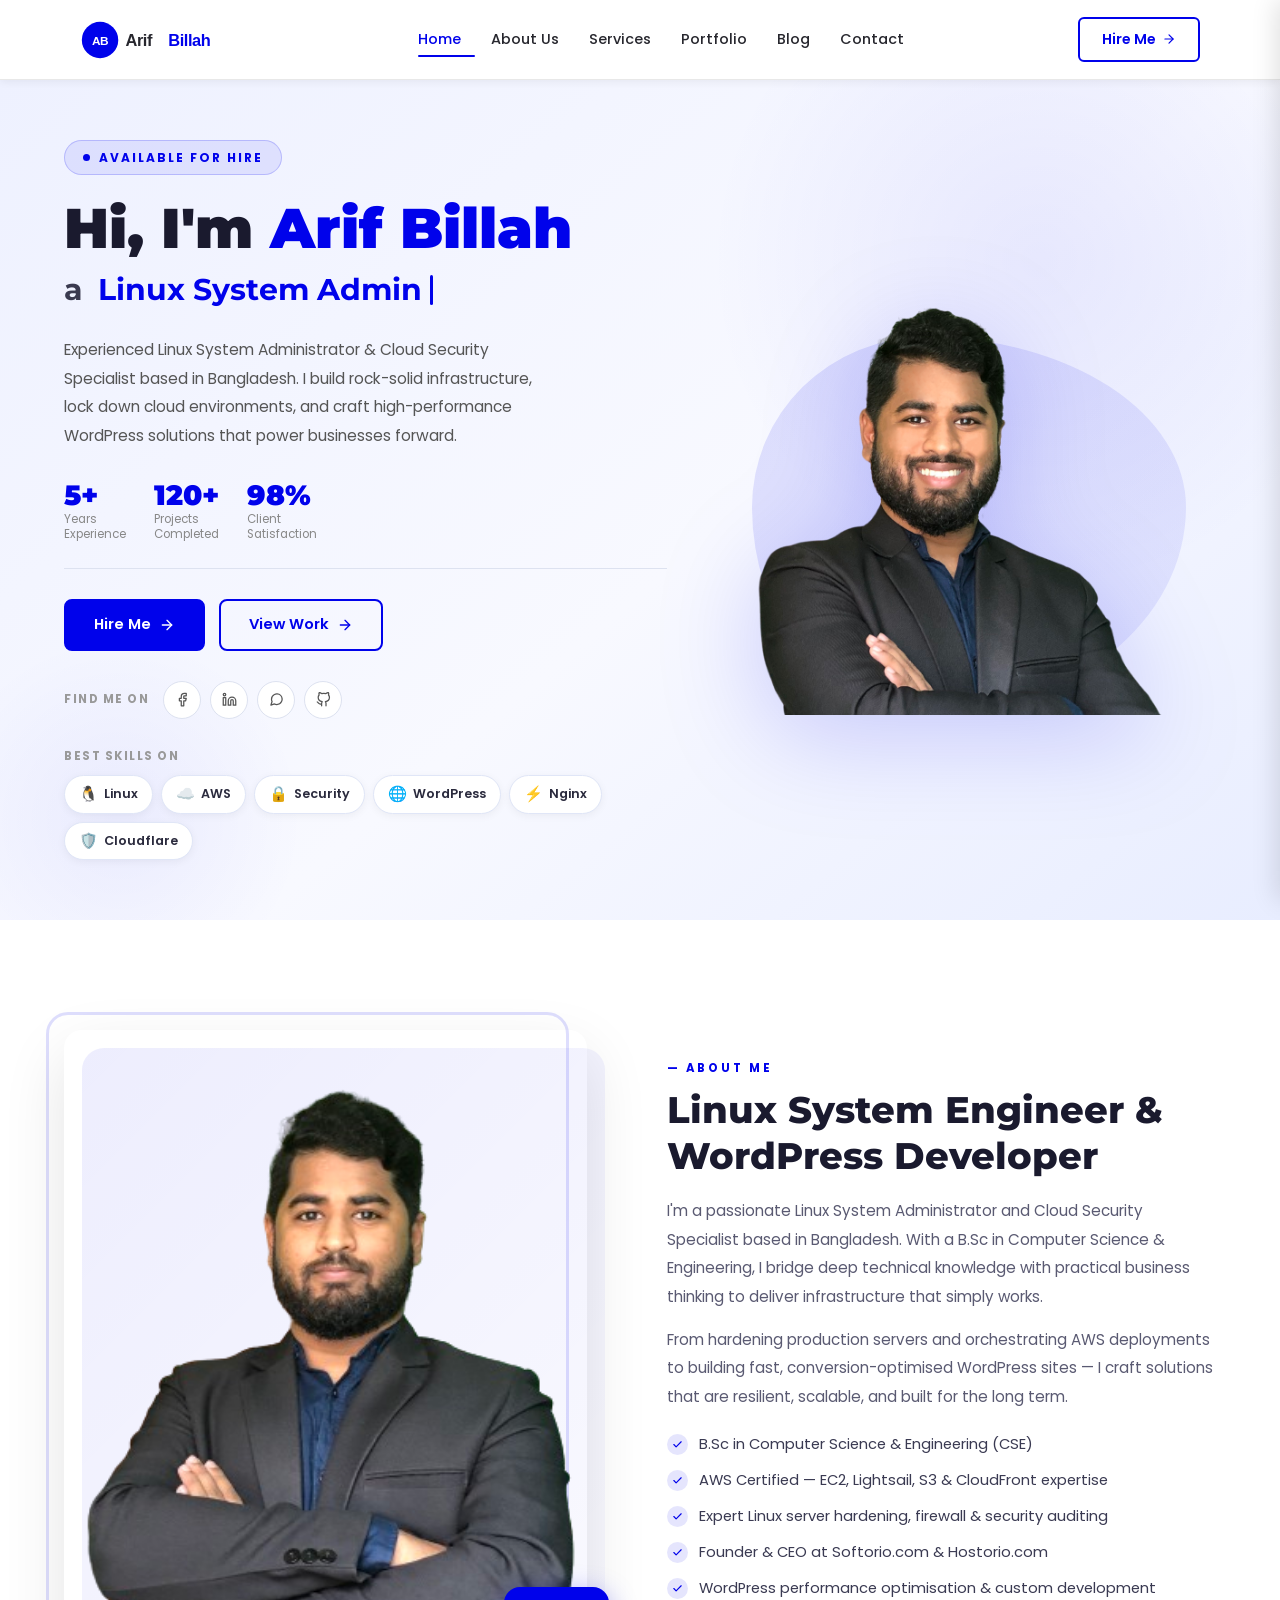
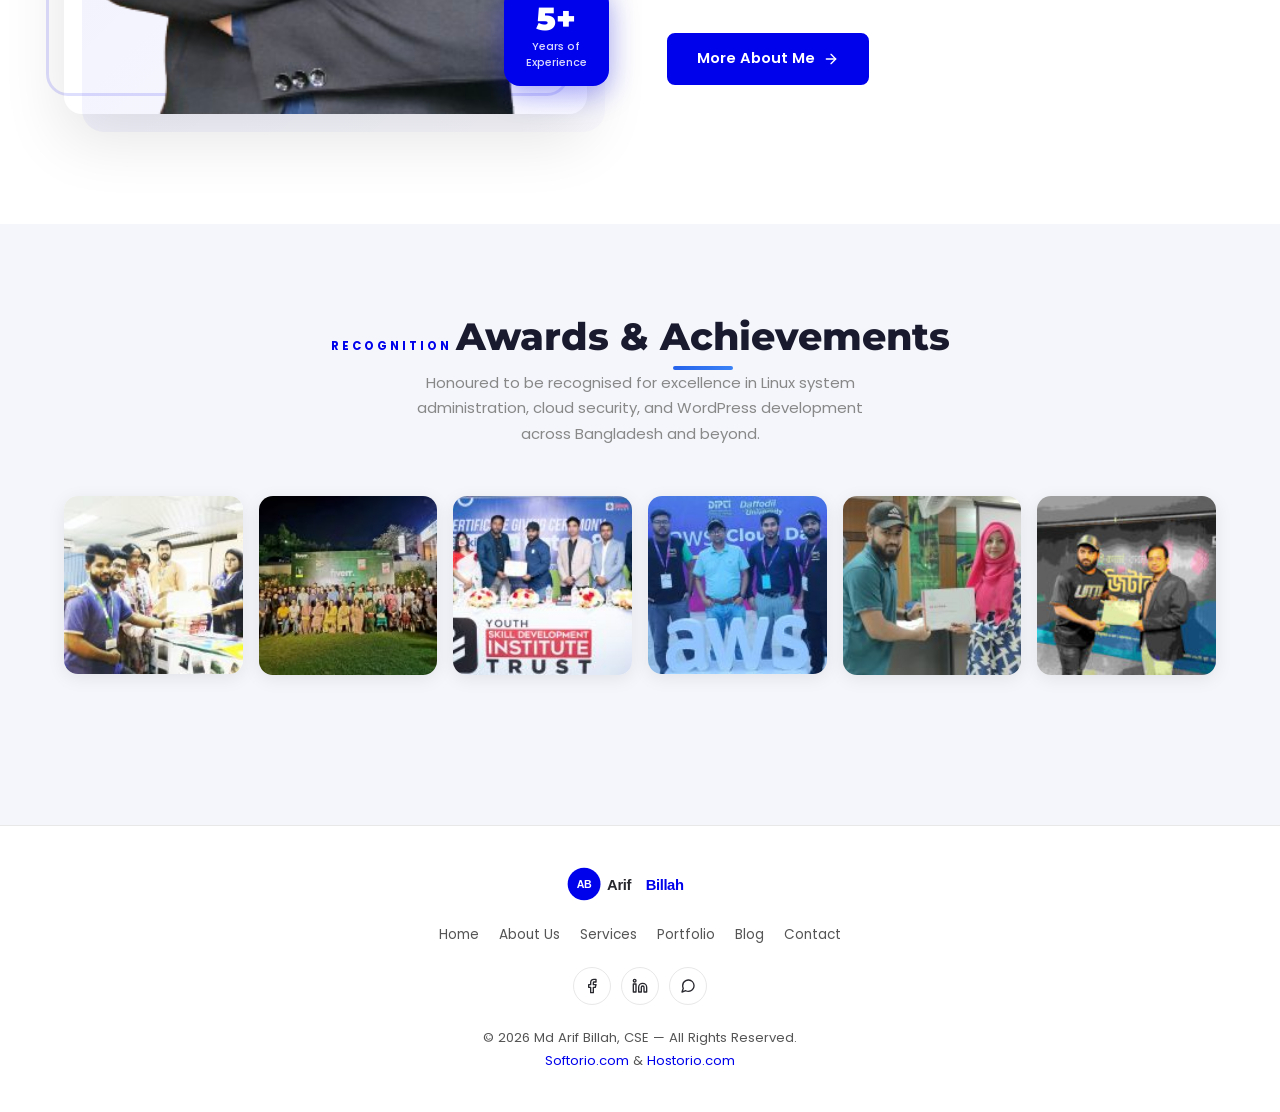
==== commit 905744e7: "Build homepage: Hero, About, and Awards sections - Section 1 (Hero): two-column layout with animated" ====
--- a/index.html
+++ b/index.html
@@ -6,44 +6,268 @@
     <meta name="description" content="Md Arif Billah – Linux System Administrator, Cloud Security Specialist and WordPress Developer based in Bangladesh.">
     <meta name="keywords" content="Md Arif Billah, Linux System Admin, Cloud Security, WordPress Developer, Bangladesh">
     <meta name="author" content="Md Arif Billah">
-    <title>Md Arif Billah | Linux System Admin & WordPress Developer</title>
-
-    <!-- Styles: header-footer.css must come AFTER style.css so its
-         higher-specificity selectors win over the old dark-theme rules -->
+    <title>Md Arif Billah | Linux System Admin &amp; WordPress Developer</title>
+
     <link rel="stylesheet" href="css/style.css">
     <link rel="stylesheet" href="css/header-footer.css">
+    <link rel="stylesheet" href="css/home.css">
 </head>
 <body>
 
-    <!-- ── Header injected by components.js ── -->
+    <!-- ── Header ── -->
     <div id="header-placeholder"></div>
 
-    <!-- ══════════════════════════════════════
-         HERO SECTION  (temporary placeholder)
-         Will be replaced when building the homepage
-         ══════════════════════════════════════ -->
     <main>
-        <section style="min-height: 80vh; display: flex; align-items: center; justify-content: center; text-align: center; padding: 60px 24px;">
-            <div>
-                <p style="font-size: .9rem; font-weight: 600; color: #0002eb; text-transform: uppercase; letter-spacing: 2px; margin-bottom: 12px;">Welcome</p>
-                <h1 style="font-size: clamp(2rem, 5vw, 3.5rem); font-weight: 800; margin-bottom: 16px; color: #27272e; font-family: 'Montserrat', sans-serif;">
-                    Hi, I'm <span style="color:#0002eb;">Arif Billah</span>
-                </h1>
-                <p style="font-size: 1.1rem; color: #555; max-width: 560px; margin: 0 auto 32px;">
-                    Linux System Administrator · Cloud Security Specialist · WordPress Developer
-                </p>
-                <a href="contact.html" style="display:inline-flex;align-items:center;gap:8px;padding:12px 28px;background:#0002eb;color:#fff;border-radius:6px;font-weight:600;font-size:.95rem;">
-                    Hire Me
-                </a>
+
+        <!-- ══════════════════════════════════════════
+             SECTION 1 · HERO
+             ══════════════════════════════════════════ -->
+        <section class="hero-section" id="hero" aria-label="Introduction">
+            <div class="hero-inner">
+
+                <!-- ── Left: Text ── -->
+                <div class="hero-text-col reveal-left">
+
+                    <div class="welcome-badge">
+                        <span class="pulse-dot"></span>
+                        Available for Hire
+                    </div>
+
+                    <h1 class="hero-heading">
+                        Hi, I'm <span class="name">Arif Billah</span>
+                    </h1>
+
+                    <div class="hero-subheading">
+                        <span class="prefix">a&nbsp;</span>
+                        <span class="typed" id="heroTyped" aria-live="polite"></span>
+                        <span class="cursor" aria-hidden="true"></span>
+                    </div>
+
+                    <p class="hero-desc">
+                        Experienced Linux System Administrator &amp; Cloud Security Specialist
+                        based in Bangladesh. I build rock-solid infrastructure, lock down cloud
+                        environments, and craft high-performance WordPress solutions that power
+                        businesses forward.
+                    </p>
+
+                    <!-- Stats -->
+                    <div class="hero-stats">
+                        <div class="stat-item">
+                            <div class="num" data-target="5" data-suffix="+">0+</div>
+                            <div class="lbl">Years<br>Experience</div>
+                        </div>
+                        <div class="stat-item">
+                            <div class="num" data-target="120" data-suffix="+">0+</div>
+                            <div class="lbl">Projects<br>Completed</div>
+                        </div>
+                        <div class="stat-item">
+                            <div class="num" data-target="98" data-suffix="%">0%</div>
+                            <div class="lbl">Client<br>Satisfaction</div>
+                        </div>
+                    </div>
+
+                    <!-- CTA -->
+                    <div class="hero-cta-row">
+                        <a href="contact.html" class="btn-primary">
+                            Hire Me
+                            <svg viewBox="0 0 24 24" aria-hidden="true"><line x1="5" y1="12" x2="19" y2="12"/><polyline points="12 5 19 12 12 19"/></svg>
+                        </a>
+                        <a href="portfolio.html" class="btn-outline">
+                            View Work
+                            <svg viewBox="0 0 24 24" aria-hidden="true"><line x1="5" y1="12" x2="19" y2="12"/><polyline points="12 5 19 12 12 19"/></svg>
+                        </a>
+                    </div>
+
+                    <!-- Social -->
+                    <div class="hero-social-row">
+                        <span class="social-row-label">Find me on</span>
+                        <div class="social-icons">
+                            <a href="https://www.facebook.com/arifbillah360" target="_blank" rel="noopener" class="social-icon-link" aria-label="Facebook">
+                                <svg viewBox="0 0 24 24"><path d="M18 2h-3a5 5 0 0 0-5 5v3H7v4h3v8h4v-8h3l1-4h-4V7a1 1 0 0 1 1-1h3z"/></svg>
+                            </a>
+                            <a href="https://linkedin.com/in/arifbillah360" target="_blank" rel="noopener" class="social-icon-link" aria-label="LinkedIn">
+                                <svg viewBox="0 0 24 24"><path d="M16 8a6 6 0 0 1 6 6v7h-4v-7a2 2 0 0 0-2-2 2 2 0 0 0-2 2v7h-4v-7a6 6 0 0 1 6-6z"/><rect x="2" y="9" width="4" height="12"/><circle cx="4" cy="4" r="2"/></svg>
+                            </a>
+                            <a href="https://api.whatsapp.com/send?phone=8801779440297" target="_blank" rel="noopener" class="social-icon-link" aria-label="WhatsApp">
+                                <svg viewBox="0 0 24 24"><path d="M21 11.5a8.38 8.38 0 0 1-.9 3.8 8.5 8.5 0 0 1-7.6 4.7 8.38 8.38 0 0 1-3.8-.9L3 21l1.9-5.7a8.38 8.38 0 0 1-.9-3.8 8.5 8.5 0 0 1 4.7-7.6 8.38 8.38 0 0 1 3.8-.9h.5a8.48 8.48 0 0 1 8 8v.5z"/></svg>
+                            </a>
+                            <a href="https://github.com/arifbillahcse" target="_blank" rel="noopener" class="social-icon-link" aria-label="GitHub">
+                                <svg viewBox="0 0 24 24"><path d="M9 19c-5 1.5-5-2.5-7-3m14 6v-3.87a3.37 3.37 0 0 0-.94-2.61c3.14-.35 6.44-1.54 6.44-7A5.44 5.44 0 0 0 20 4.77 5.07 5.07 0 0 0 19.91 1S18.73.65 16 2.48a13.38 13.38 0 0 0-7 0C6.27.65 5.09 1 5.09 1A5.07 5.07 0 0 0 5 4.77a5.44 5.44 0 0 0-1.5 3.78c0 5.42 3.3 6.61 6.44 7A3.37 3.37 0 0 0 9 18.13V22"/></svg>
+                            </a>
+                        </div>
+                    </div>
+
+                    <!-- Skills -->
+                    <div class="hero-skills-row">
+                        <span class="skills-row-label">Best skills on</span>
+                        <div class="skill-badges">
+                            <span class="skill-badge"><span class="b-icon">🐧</span>Linux</span>
+                            <span class="skill-badge"><span class="b-icon">☁️</span>AWS</span>
+                            <span class="skill-badge"><span class="b-icon">🔒</span>Security</span>
+                            <span class="skill-badge"><span class="b-icon">🌐</span>WordPress</span>
+                            <span class="skill-badge"><span class="b-icon">⚡</span>Nginx</span>
+                            <span class="skill-badge"><span class="b-icon">🛡️</span>Cloudflare</span>
+                        </div>
+                    </div>
+
+                </div><!-- /hero-text-col -->
+
+                <!-- ── Right: Image ── -->
+                <div class="hero-image-col reveal-right">
+                    <div class="hero-blob" aria-hidden="true"></div>
+                    <div class="hero-img-card">
+                        <img
+                            src="images/MdArifBillahCSE.png"
+                            alt="Md Arif Billah – Linux System Admin &amp; WordPress Developer"
+                            loading="eager"
+                            fetchpriority="high"
+                        >
+                    </div>
+                </div>
+
             </div>
-        </section>
+        </section><!-- /hero -->
+
+
+        <!-- ══════════════════════════════════════════
+             SECTION 2 · ABOUT ME
+             ══════════════════════════════════════════ -->
+        <section class="about-section" id="about" aria-label="About Me">
+            <div class="about-inner">
+
+                <!-- Image col -->
+                <div class="about-img-col reveal-left">
+                    <div class="about-img-frame">
+                        <img
+                            src="images/MdArifBillahCSE2.png"
+                            alt="Md Arif Billah"
+                            loading="lazy"
+                        >
+                    </div>
+                    <div class="exp-badge" aria-label="5 plus years of experience">
+                        <div class="exp-num">5+</div>
+                        <div class="exp-lbl">Years of<br>Experience</div>
+                    </div>
+                </div>
+
+                <!-- Text col -->
+                <div class="about-text-col reveal-right">
+                    <span class="section-badge">— About Me</span>
+                    <h2 class="about-title">
+                        Linux System Engineer &amp;<br>WordPress Developer
+                    </h2>
+                    <p class="about-desc">
+                        I'm a passionate Linux System Administrator and Cloud Security
+                        Specialist based in Bangladesh. With a B.Sc in Computer Science &amp;
+                        Engineering, I bridge deep technical knowledge with practical
+                        business thinking to deliver infrastructure that simply works.
+                    </p>
+                    <p class="about-desc">
+                        From hardening production servers and orchestrating AWS deployments
+                        to building fast, conversion-optimised WordPress sites — I craft
+                        solutions that are resilient, scalable, and built for the long term.
+                    </p>
+
+                    <ul class="about-checklist">
+                        <li>
+                            <span class="check-circle">
+                                <svg viewBox="0 0 24 24" aria-hidden="true"><polyline points="20 6 9 17 4 12"/></svg>
+                            </span>
+                            B.Sc in Computer Science &amp; Engineering (CSE)
+                        </li>
+                        <li>
+                            <span class="check-circle">
+                                <svg viewBox="0 0 24 24" aria-hidden="true"><polyline points="20 6 9 17 4 12"/></svg>
+                            </span>
+                            AWS Certified — EC2, Lightsail, S3 &amp; CloudFront expertise
+                        </li>
+                        <li>
+                            <span class="check-circle">
+                                <svg viewBox="0 0 24 24" aria-hidden="true"><polyline points="20 6 9 17 4 12"/></svg>
+                            </span>
+                            Expert Linux server hardening, firewall &amp; security auditing
+                        </li>
+                        <li>
+                            <span class="check-circle">
+                                <svg viewBox="0 0 24 24" aria-hidden="true"><polyline points="20 6 9 17 4 12"/></svg>
+                            </span>
+                            Founder &amp; CEO at Softorio.com &amp; Hostorio.com
+                        </li>
+                        <li>
+                            <span class="check-circle">
+                                <svg viewBox="0 0 24 24" aria-hidden="true"><polyline points="20 6 9 17 4 12"/></svg>
+                            </span>
+                            WordPress performance optimisation &amp; custom development
+                        </li>
+                    </ul>
+
+                    <a href="about.html" class="btn-primary">
+                        More About Me
+                        <svg viewBox="0 0 24 24" aria-hidden="true"><line x1="5" y1="12" x2="19" y2="12"/><polyline points="12 5 19 12 12 19"/></svg>
+                    </a>
+                </div>
+
+            </div>
+        </section><!-- /about -->
+
+
+        <!-- ══════════════════════════════════════════
+             SECTION 3 · AWARDS & RECOGNITION
+             ══════════════════════════════════════════ -->
+        <section class="awards-section" id="awards" aria-label="Awards and Recognition">
+            <div class="awards-inner">
+
+                <div class="awards-header reveal">
+                    <span class="section-badge">Recognition</span>
+                    <h2 class="section-title">Awards &amp; Achievements</h2>
+                    <p>
+                        Honoured to be recognised for excellence in Linux system administration,
+                        cloud security, and WordPress development across Bangladesh and beyond.
+                    </p>
+                </div>
+
+                <div class="awards-grid">
+                    <div class="award-card reveal" style="transition-delay:.05s">
+                        <img src="images/mdarifbillahcse-award-1.jpg" alt="Award certificate 1" loading="lazy">
+                        <div class="award-shine" aria-hidden="true"></div>
+                        <div class="award-label">Achievement</div>
+                    </div>
+                    <div class="award-card reveal" style="transition-delay:.10s">
+                        <img src="images/mdarifbillahcse-award-2.jpg" alt="Award certificate 2" loading="lazy">
+                        <div class="award-shine" aria-hidden="true"></div>
+                        <div class="award-label">Recognition</div>
+                    </div>
+                    <div class="award-card reveal" style="transition-delay:.15s">
+                        <img src="images/mdarifbillahcse-award-3.jpg" alt="Award certificate 3" loading="lazy">
+                        <div class="award-shine" aria-hidden="true"></div>
+                        <div class="award-label">Excellence</div>
+                    </div>
+                    <div class="award-card reveal" style="transition-delay:.20s">
+                        <img src="images/mdarifbillahcse-award-4.jpg" alt="Award certificate 4" loading="lazy">
+                        <div class="award-shine" aria-hidden="true"></div>
+                        <div class="award-label">Certificate</div>
+                    </div>
+                    <div class="award-card reveal" style="transition-delay:.25s">
+                        <img src="images/mdarifbillahcse-award-5.jpg" alt="Award certificate 5" loading="lazy">
+                        <div class="award-shine" aria-hidden="true"></div>
+                        <div class="award-label">Honour</div>
+                    </div>
+                    <div class="award-card reveal" style="transition-delay:.30s">
+                        <img src="images/mdarifbillahcse-award-6.jpg" alt="Award certificate 6" loading="lazy">
+                        <div class="award-shine" aria-hidden="true"></div>
+                        <div class="award-label">Award</div>
+                    </div>
+                </div>
+
+            </div>
+        </section><!-- /awards -->
+
     </main>
 
-    <!-- ── Footer injected by components.js ── -->
+    <!-- ── Footer ── -->
     <div id="footer-placeholder"></div>
 
-    <!-- Scripts -->
     <script src="js/components.js"></script>
-    <script src="js/main.js"></script>
+    <script src="js/home.js"></script>
 </body>
 </html>
--- a/css/header-footer.css
+++ b/css/header-footer.css
@@ -69,6 +69,12 @@
     text-decoration: none;
 }
 
+.logo-img {
+    height: 40px;
+    width: auto;
+    display: block;
+}
+
 .site-header .logo-text {
     font-family: 'Montserrat', sans-serif;
     font-size: 1.35rem;
@@ -239,16 +245,18 @@
 .mobile-panel {
     position: fixed;
     top: 0;
-    right: -320px;
-    width: 300px;
-    max-width: 85vw;
-    height: 100%;
+    right: -280px;
+    width: 280px;
+    max-width: 90vw;
+    height: 100vh;
+    height: 100dvh;
     background: var(--hf-white);
     z-index: 9999;
     display: flex;
     flex-direction: column;
     box-shadow: -4px 0 24px rgba(0,0,0,.12);
     transition: right var(--hf-transition);
+    overflow-y: auto;
 }
 
 .mobile-panel.active { right: 0; }
@@ -262,16 +270,8 @@
     border-bottom: 1px solid var(--hf-border);
 }
 
-.mobile-panel .panel-header .logo-text {
-    font-family: 'Montserrat', sans-serif;
-    font-size: 1.2rem;
-    font-weight: 800;
-    color: var(--hf-dark);
-    letter-spacing: -0.5px;
-}
-
-.mobile-panel .panel-header .logo-text span {
-    color: var(--hf-primary);
+.mobile-panel .panel-header .logo-img {
+    height: 34px;
 }
 
 .mobile-panel .panel-close {
@@ -319,17 +319,16 @@
 /* Mobile nav */
 .mobile-panel .panel-nav {
     flex: 1;
-    overflow-y: auto;
-    padding: 10px 0;
     display: flex;
     flex-direction: column;
+    padding: 8px 0;
 }
 
 .mobile-panel .panel-nav .nav-link {
     display: flex;
     align-items: center;
-    padding: 13px 20px;
-    font-size: 0.95rem;
+    padding: 12px 18px;
+    font-size: 0.9rem;
     font-weight: 500;
     color: var(--hf-dark);
     background: transparent;
@@ -418,19 +417,12 @@
 /* Footer logo */
 .site-footer .footer-logo {
     text-decoration: none;
-    display: inline-block;
-}
-
-.site-footer .logo-text {
-    font-family: 'Montserrat', sans-serif;
-    font-size: 1.2rem;
-    font-weight: 800;
-    color: var(--hf-dark);
-    letter-spacing: -0.5px;
-}
-
-.site-footer .logo-text span {
-    color: var(--hf-primary);
+    display: inline-flex;
+    align-items: center;
+}
+
+.site-footer .logo-img {
+    height: 36px;
 }
 
 /* Footer nav */
@@ -554,23 +546,100 @@
 /* ============================================================
    RESPONSIVE
    ============================================================ */
-@media (max-width: 1024px) {
+
+/* Tablet & Mobile: Show hamburger, hide desktop nav */
+@media (max-width: 768px) {
     .site-header .primary-nav { display: none; }
     .site-header .hamburger   { display: flex; }
 }
 
-@media (max-width: 480px) {
-    :root { --hf-header-h: 70px; }
-
-    .site-header .logo-text { font-size: 1.15rem; }
+/* Small screens: Reduce header height & adjust spacing */
+@media (max-width: 640px) {
+    :root { --hf-header-h: 64px; }
+
+    .site-header .header-inner {
+        padding: 0 16px;
+    }
+
+    .logo-img { height: 32px; }
 
     .site-header .btn-hire {
         padding: 8px 14px;
         font-size: 0.82rem;
     }
 
+    .site-header .primary-nav .nav-link {
+        padding: 5px 10px;
+        font-size: 0.85rem;
+    }
+
     .back-to-top {
         bottom: 20px;
         right: 20px;
-    }
-}
+        width: 40px;
+        height: 40px;
+    }
+}
+
+/* Extra small screens */
+@media (max-width: 480px) {
+    :root { --hf-header-h: 60px; }
+
+    .site-header .header-inner {
+        padding: 0 12px;
+        gap: 8px;
+    }
+
+    .site-header .logo-inner { margin: 0; }
+
+    .logo-img { height: 28px; }
+
+    .site-header .btn-hire {
+        padding: 7px 12px;
+        font-size: 0.75rem;
+    }
+
+    .site-header .hamburger {
+        width: 36px;
+        height: 36px;
+        gap: 4px;
+    }
+
+    .site-footer {
+        padding: 30px 16px;
+        margin-top: 40px;
+    }
+
+    .site-footer .footer-inner {
+        gap: 16px;
+    }
+
+    .site-footer .footer-nav {
+        gap: 4px 14px;
+    }
+
+    .site-footer .footer-nav a {
+        font-size: 0.8rem;
+    }
+
+    .back-to-top {
+        bottom: 16px;
+        right: 16px;
+        width: 36px;
+        height: 36px;
+    }
+
+    .back-to-top svg {
+        width: 14px;
+        height: 14px;
+    }
+}
+
+/* Large screens: Fine-tune spacing */
+@media (min-width: 1200px) {
+    .site-header .header-inner,
+    .site-footer .footer-inner {
+        padding-left: 40px;
+        padding-right: 40px;
+    }
+}
--- a/css/home.css
+++ b/css/home.css
@@ -0,0 +1,677 @@
+/* ============================================================
+   HOME PAGE STYLES  –  Md Arif Billah Portfolio
+   Sections: Hero · About · Awards
+   ============================================================ */
+
+@import url('https://fonts.googleapis.com/css2?family=Poppins:wght@300;400;500;600;700;800&family=Montserrat:wght@400;500;600;700;800;900&display=swap');
+
+/* ── Override dark body from style.css ── */
+body {
+    background: #f4f6fb;
+    color: #27272e;
+    font-family: 'Poppins', sans-serif;
+}
+
+/* ============================================================
+   ANIMATION BASE STATES
+   ============================================================ */
+.reveal {
+    opacity: 0;
+    transform: translateY(48px);
+    transition: opacity 0.75s cubic-bezier(.22,.68,0,1.2), transform 0.75s cubic-bezier(.22,.68,0,1.2);
+}
+.reveal-left {
+    opacity: 0;
+    transform: translateX(-64px);
+    transition: opacity 0.8s cubic-bezier(.22,.68,0,1.2), transform 0.8s cubic-bezier(.22,.68,0,1.2);
+}
+.reveal-right {
+    opacity: 0;
+    transform: translateX(64px);
+    transition: opacity 0.8s cubic-bezier(.22,.68,0,1.2), transform 0.8s cubic-bezier(.22,.68,0,1.2);
+}
+.reveal.visible,
+.reveal-left.visible,
+.reveal-right.visible {
+    opacity: 1;
+    transform: translate(0, 0);
+}
+
+/* ============================================================
+   SHARED SECTION HELPERS
+   ============================================================ */
+.section-badge {
+    display: inline-block;
+    font-size: 0.72rem;
+    font-weight: 700;
+    text-transform: uppercase;
+    letter-spacing: 3px;
+    color: #0002eb;
+    margin-bottom: 10px;
+}
+.section-title {
+    font-family: 'Montserrat', sans-serif;
+    font-size: clamp(1.75rem, 3.5vw, 2.4rem);
+    font-weight: 800;
+    color: #1a1a2e;
+    line-height: 1.2;
+    margin-bottom: 14px;
+}
+
+/* ============================================================
+   ░░░  SECTION 1 – HERO
+   ============================================================ */
+.hero-section {
+    min-height: calc(100vh - var(--hf-header-h, 80px));
+    background: linear-gradient(140deg, #eef1ff 0%, #f8f9ff 55%, #e8edff 100%);
+    display: flex;
+    align-items: center;
+    position: relative;
+    overflow: hidden;
+}
+
+/* decorative circles */
+.hero-section::before,
+.hero-section::after {
+    content: '';
+    position: absolute;
+    border-radius: 50%;
+    pointer-events: none;
+}
+.hero-section::before {
+    width: 720px;
+    height: 720px;
+    background: radial-gradient(circle, rgba(0,2,235,.07) 0%, transparent 65%);
+    top: -180px;
+    right: -120px;
+}
+.hero-section::after {
+    width: 400px;
+    height: 400px;
+    background: radial-gradient(circle, rgba(0,2,235,.05) 0%, transparent 65%);
+    bottom: -100px;
+    left: -80px;
+}
+
+.hero-inner {
+    position: relative;
+    z-index: 1;
+    max-width: 1200px;
+    margin: 0 auto;
+    padding: 60px 24px;
+    width: 100%;
+    display: grid;
+    grid-template-columns: 1.1fr 0.9fr;
+    align-items: center;
+    gap: 56px;
+}
+
+/* ── Welcome badge ── */
+.welcome-badge {
+    display: inline-flex;
+    align-items: center;
+    gap: 9px;
+    background: rgba(0,2,235,.08);
+    border: 1px solid rgba(0,2,235,.18);
+    border-radius: 50px;
+    padding: 7px 18px;
+    font-size: 0.75rem;
+    font-weight: 700;
+    color: #0002eb;
+    text-transform: uppercase;
+    letter-spacing: 2px;
+    margin-bottom: 22px;
+}
+.welcome-badge .pulse-dot {
+    width: 7px;
+    height: 7px;
+    background: #0002eb;
+    border-radius: 50%;
+    animation: pulseDot 2s ease-in-out infinite;
+}
+@keyframes pulseDot {
+    0%, 100% { transform: scale(1); opacity: 1; }
+    50%       { transform: scale(.7); opacity: .5; }
+}
+
+/* ── Main heading ── */
+.hero-heading {
+    font-family: 'Montserrat', sans-serif;
+    font-size: clamp(2.1rem, 4.8vw, 3.5rem);
+    font-weight: 900;
+    line-height: 1.13;
+    color: #1a1a2e;
+    margin-bottom: 6px;
+}
+.hero-heading .name {
+    color: #0002eb;
+    position: relative;
+}
+
+/* ── Typed line ── */
+.hero-subheading {
+    font-family: 'Montserrat', sans-serif;
+    font-size: clamp(1.2rem, 2.8vw, 1.85rem);
+    font-weight: 700;
+    color: #3a3a4f;
+    margin-bottom: 22px;
+    display: flex;
+    align-items: center;
+    gap: 7px;
+    flex-wrap: wrap;
+}
+.hero-subheading .prefix { color: #3a3a4f; }
+.hero-subheading .typed  { color: #0002eb; }
+.hero-subheading .cursor {
+    display: inline-block;
+    width: 3px;
+    height: 1em;
+    background: #0002eb;
+    border-radius: 2px;
+    animation: cursorBlink .8s step-end infinite;
+    vertical-align: middle;
+    margin-left: 1px;
+}
+@keyframes cursorBlink {
+    0%, 100% { opacity: 1; }
+    50%       { opacity: 0; }
+}
+
+/* ── Description ── */
+.hero-desc {
+    font-size: .97rem;
+    color: #555;
+    line-height: 1.85;
+    max-width: 500px;
+    margin-bottom: 30px;
+}
+
+/* ── Stats row ── */
+.hero-stats {
+    display: flex;
+    gap: 28px;
+    margin-bottom: 30px;
+    padding-bottom: 26px;
+    border-bottom: 1px solid #dde2f0;
+}
+.stat-item .num {
+    font-family: 'Montserrat', sans-serif;
+    font-size: 1.75rem;
+    font-weight: 900;
+    color: #0002eb;
+    line-height: 1;
+}
+.stat-item .lbl {
+    font-size: .73rem;
+    color: #888;
+    margin-top: 3px;
+    line-height: 1.3;
+}
+
+/* ── Social row ── */
+.hero-social-row {
+    display: flex;
+    align-items: center;
+    gap: 14px;
+    margin-bottom: 28px;
+    flex-wrap: wrap;
+}
+.social-row-label {
+    font-size: .73rem;
+    font-weight: 700;
+    color: #999;
+    text-transform: uppercase;
+    letter-spacing: 1.5px;
+    white-space: nowrap;
+}
+.social-icons {
+    display: flex;
+    gap: 9px;
+}
+.social-icon-link {
+    width: 38px;
+    height: 38px;
+    border-radius: 50%;
+    border: 1.5px solid #dde2f0;
+    background: #fff;
+    display: flex;
+    align-items: center;
+    justify-content: center;
+    color: #555;
+    text-decoration: none;
+    transition: all .3s ease;
+}
+.social-icon-link:hover {
+    border-color: #0002eb;
+    background: #0002eb;
+    color: #fff;
+    transform: translateY(-3px);
+    box-shadow: 0 8px 20px rgba(0,2,235,.25);
+}
+.social-icon-link svg {
+    width: 15px;
+    height: 15px;
+    stroke: currentColor;
+    fill: none;
+    stroke-width: 2;
+    stroke-linecap: round;
+    stroke-linejoin: round;
+}
+
+/* ── Skill badges ── */
+.hero-skills-row { display: flex; flex-direction: column; gap: 10px; }
+.skills-row-label {
+    font-size: .73rem;
+    font-weight: 700;
+    color: #999;
+    text-transform: uppercase;
+    letter-spacing: 1.5px;
+}
+.skill-badges {
+    display: flex;
+    flex-wrap: wrap;
+    gap: 8px;
+}
+.skill-badge {
+    display: inline-flex;
+    align-items: center;
+    gap: 6px;
+    padding: 6px 14px;
+    background: #fff;
+    border: 1.5px solid #e0e6f7;
+    border-radius: 50px;
+    font-size: .79rem;
+    font-weight: 600;
+    color: #2a2a3d;
+    box-shadow: 0 2px 8px rgba(0,0,0,.05);
+    transition: all .3s ease;
+    cursor: default;
+}
+.skill-badge:hover {
+    border-color: #0002eb;
+    color: #0002eb;
+    transform: translateY(-2px);
+    box-shadow: 0 6px 18px rgba(0,2,235,.12);
+}
+.skill-badge .b-icon { font-size: .95rem; }
+
+/* ── Hero Image ── */
+.hero-image-col {
+    position: relative;
+    display: flex;
+    justify-content: center;
+    align-items: flex-end;
+}
+.hero-blob {
+    position: absolute;
+    width: 88%;
+    height: 88%;
+    bottom: 0;
+    left: 50%;
+    transform: translateX(-50%);
+    background: linear-gradient(135deg, #0002eb 0%, #5b5ef5 100%);
+    border-radius: 40% 60% 60% 40% / 45% 45% 55% 55%;
+    animation: blobMorph 9s ease-in-out infinite;
+    opacity: .11;
+    z-index: 0;
+}
+@keyframes blobMorph {
+    0%,100% { border-radius: 40% 60% 60% 40% / 45% 45% 55% 55%; }
+    25%      { border-radius: 58% 42% 42% 58% / 52% 38% 62% 48%; }
+    50%      { border-radius: 35% 65% 55% 45% / 58% 55% 45% 42%; }
+    75%      { border-radius: 62% 38% 48% 52% / 44% 62% 38% 56%; }
+}
+.hero-img-card {
+    position: relative;
+    z-index: 1;
+    width: 100%;
+    max-width: 430px;
+    border-radius: 28px 28px 0 0;
+    overflow: hidden;
+    animation: heroFloat 6s ease-in-out infinite;
+    filter: drop-shadow(0 20px 50px rgba(0,2,235,.18));
+}
+.hero-img-card img {
+    width: 100%;
+    height: auto;
+    display: block;
+    object-fit: cover;
+    object-position: top center;
+}
+@keyframes heroFloat {
+    0%,100% { transform: translateY(0); }
+    50%      { transform: translateY(-14px); }
+}
+
+/* ── CTA buttons ── */
+.hero-cta-row {
+    display: flex;
+    gap: 14px;
+    margin-bottom: 30px;
+    flex-wrap: wrap;
+}
+.btn-primary {
+    display: inline-flex;
+    align-items: center;
+    gap: 8px;
+    padding: 12px 28px;
+    background: #0002eb;
+    color: #fff;
+    border-radius: 8px;
+    font-weight: 600;
+    font-size: .92rem;
+    text-decoration: none;
+    transition: all .3s ease;
+    border: 2px solid #0002eb;
+}
+.btn-primary:hover {
+    background: #0001b0;
+    border-color: #0001b0;
+    transform: translateY(-2px);
+    box-shadow: 0 10px 28px rgba(0,2,235,.3);
+    color: #fff;
+}
+.btn-outline {
+    display: inline-flex;
+    align-items: center;
+    gap: 8px;
+    padding: 12px 28px;
+    background: transparent;
+    color: #0002eb;
+    border-radius: 8px;
+    font-weight: 600;
+    font-size: .92rem;
+    text-decoration: none;
+    transition: all .3s ease;
+    border: 2px solid #0002eb;
+}
+.btn-outline:hover {
+    background: #0002eb;
+    color: #fff;
+    transform: translateY(-2px);
+    box-shadow: 0 10px 28px rgba(0,2,235,.2);
+}
+.btn-primary svg,
+.btn-outline svg {
+    width: 16px;
+    height: 16px;
+    stroke: currentColor;
+    fill: none;
+    stroke-width: 2;
+    stroke-linecap: round;
+    stroke-linejoin: round;
+    transition: transform .3s ease;
+}
+.btn-primary:hover svg,
+.btn-outline:hover svg { transform: translateX(4px); }
+
+/* ============================================================
+   ░░░  SECTION 2 – ABOUT
+   ============================================================ */
+.about-section {
+    padding: 110px 0;
+    background: #fff;
+}
+.about-inner {
+    max-width: 1200px;
+    margin: 0 auto;
+    padding: 0 24px;
+    display: grid;
+    grid-template-columns: 1fr 1.05fr;
+    gap: 80px;
+    align-items: center;
+}
+
+/* Image col */
+.about-img-col { position: relative; }
+
+.about-img-frame {
+    position: relative;
+    z-index: 1;
+}
+.about-img-frame::before {
+    content: '';
+    position: absolute;
+    inset: -18px 18px 18px -18px;
+    border: 3px solid rgba(0,2,235,.13);
+    border-radius: 22px;
+    z-index: 0;
+}
+.about-img-frame::after {
+    content: '';
+    position: absolute;
+    inset: 18px -18px -18px 18px;
+    background: linear-gradient(135deg, rgba(0,2,235,.07), rgba(0,2,235,.02));
+    border-radius: 22px;
+    z-index: 0;
+}
+.about-img-frame img {
+    position: relative;
+    z-index: 1;
+    width: 100%;
+    border-radius: 18px;
+    box-shadow: 0 24px 64px rgba(0,0,0,.11);
+    display: block;
+}
+
+.exp-badge {
+    position: absolute;
+    bottom: 28px;
+    right: -22px;
+    background: #0002eb;
+    color: #fff;
+    border-radius: 16px;
+    padding: 16px 22px;
+    text-align: center;
+    box-shadow: 0 8px 28px rgba(0,2,235,.35);
+    z-index: 3;
+    animation: badgePop 3s ease-in-out infinite;
+}
+@keyframes badgePop {
+    0%,100% { transform: translateY(0) rotate(-2deg); }
+    50%      { transform: translateY(-6px) rotate(-2deg); }
+}
+.exp-badge .exp-num {
+    font-family: 'Montserrat', sans-serif;
+    font-size: 2rem;
+    font-weight: 900;
+    line-height: 1;
+}
+.exp-badge .exp-lbl {
+    font-size: .68rem;
+    font-weight: 500;
+    opacity: .85;
+    margin-top: 4px;
+    line-height: 1.4;
+}
+
+/* Text col */
+.about-text-col .section-badge { display: block; }
+
+.about-title {
+    font-family: 'Montserrat', sans-serif;
+    font-size: clamp(1.7rem, 3.2vw, 2.3rem);
+    font-weight: 800;
+    color: #1a1a2e;
+    margin-bottom: 18px;
+    line-height: 1.25;
+}
+.about-desc {
+    font-size: .95rem;
+    color: #5a5a72;
+    line-height: 1.88;
+    margin-bottom: 14px;
+}
+.about-checklist {
+    list-style: none;
+    padding: 0;
+    margin: 22px 0 34px;
+    display: flex;
+    flex-direction: column;
+    gap: 13px;
+}
+.about-checklist li {
+    display: flex;
+    align-items: flex-start;
+    gap: 11px;
+    font-size: .92rem;
+    color: #3a3a52;
+    line-height: 1.55;
+}
+.check-circle {
+    flex-shrink: 0;
+    width: 21px;
+    height: 21px;
+    background: rgba(0,2,235,.1);
+    border-radius: 50%;
+    display: flex;
+    align-items: center;
+    justify-content: center;
+    margin-top: 1px;
+}
+.check-circle svg {
+    width: 11px;
+    height: 11px;
+    stroke: #0002eb;
+    fill: none;
+    stroke-width: 2.5;
+    stroke-linecap: round;
+    stroke-linejoin: round;
+}
+
+/* ============================================================
+   ░░░  SECTION 3 – AWARDS
+   ============================================================ */
+.awards-section {
+    padding: 90px 0;
+    background: #f4f6fb;
+}
+.awards-inner {
+    max-width: 1200px;
+    margin: 0 auto;
+    padding: 0 24px;
+}
+.awards-header {
+    text-align: center;
+    margin-bottom: 50px;
+}
+.awards-header .section-title { margin-bottom: 10px; }
+.awards-header p {
+    color: #888;
+    font-size: .93rem;
+    max-width: 480px;
+    margin: 0 auto;
+    line-height: 1.7;
+}
+
+.awards-grid {
+    display: grid;
+    grid-template-columns: repeat(6, 1fr);
+    gap: 16px;
+}
+
+.award-card {
+    position: relative;
+    border-radius: 14px;
+    overflow: hidden;
+    aspect-ratio: 1 / 1;
+    background: #fff;
+    box-shadow: 0 4px 18px rgba(0,0,0,.08);
+    cursor: pointer;
+    transition: transform .4s cubic-bezier(.22,.68,0,1.2), box-shadow .4s ease;
+}
+.award-card:hover {
+    transform: scale(1.06) translateY(-5px);
+    box-shadow: 0 16px 40px rgba(0,0,0,.16);
+    z-index: 2;
+}
+.award-card img {
+    width: 100%;
+    height: 100%;
+    object-fit: cover;
+    transition: transform .45s ease;
+    display: block;
+}
+.award-card:hover img { transform: scale(1.1); }
+
+.award-card .award-shine {
+    position: absolute;
+    inset: 0;
+    background: linear-gradient(
+        135deg,
+        rgba(255,255,255,.18) 0%,
+        transparent 50%,
+        rgba(0,2,235,.15) 100%
+    );
+    opacity: 0;
+    transition: opacity .4s ease;
+    pointer-events: none;
+}
+.award-card:hover .award-shine { opacity: 1; }
+
+.award-card .award-label {
+    position: absolute;
+    bottom: 0;
+    left: 0;
+    right: 0;
+    padding: 28px 12px 10px;
+    background: linear-gradient(to top, rgba(0,2,235,.8) 0%, transparent 100%);
+    color: #fff;
+    font-size: .7rem;
+    font-weight: 700;
+    text-transform: uppercase;
+    letter-spacing: 1.5px;
+    transform: translateY(100%);
+    transition: transform .35s ease;
+}
+.award-card:hover .award-label { transform: translateY(0); }
+
+/* ============================================================
+   RESPONSIVE
+   ============================================================ */
+@media (max-width: 1024px) {
+    .hero-inner  { gap: 40px; }
+    .about-inner { gap: 56px; }
+}
+
+@media (max-width: 768px) {
+    /* Hero stacks */
+    .hero-inner {
+        grid-template-columns: 1fr;
+        text-align: center;
+        padding-top: 44px;
+        padding-bottom: 44px;
+        gap: 44px;
+    }
+    .hero-image-col { order: -1; }
+    .hero-img-card  { max-width: 300px; margin: 0 auto; }
+    .welcome-badge  { margin: 0 auto 20px; }
+    .hero-desc      { margin-left: auto; margin-right: auto; }
+    .hero-stats, .hero-cta-row { justify-content: center; }
+    .hero-social-row { justify-content: center; }
+    .skill-badges   { justify-content: center; }
+    .hero-subheading { justify-content: center; }
+
+    /* About stacks */
+    .about-inner {
+        grid-template-columns: 1fr;
+        gap: 64px;
+    }
+    .exp-badge { right: 8px; }
+
+    /* Awards 3 cols */
+    .awards-grid { grid-template-columns: repeat(3, 1fr); }
+}
+
+@media (max-width: 560px) {
+    .hero-stats { gap: 20px; }
+    .stat-item .num { font-size: 1.4rem; }
+
+    /* Awards 2 cols */
+    .awards-grid { grid-template-columns: repeat(2, 1fr); gap: 12px; }
+
+    .exp-badge { display: none; }
+
+    .about-img-frame::before,
+    .about-img-frame::after { display: none; }
+}
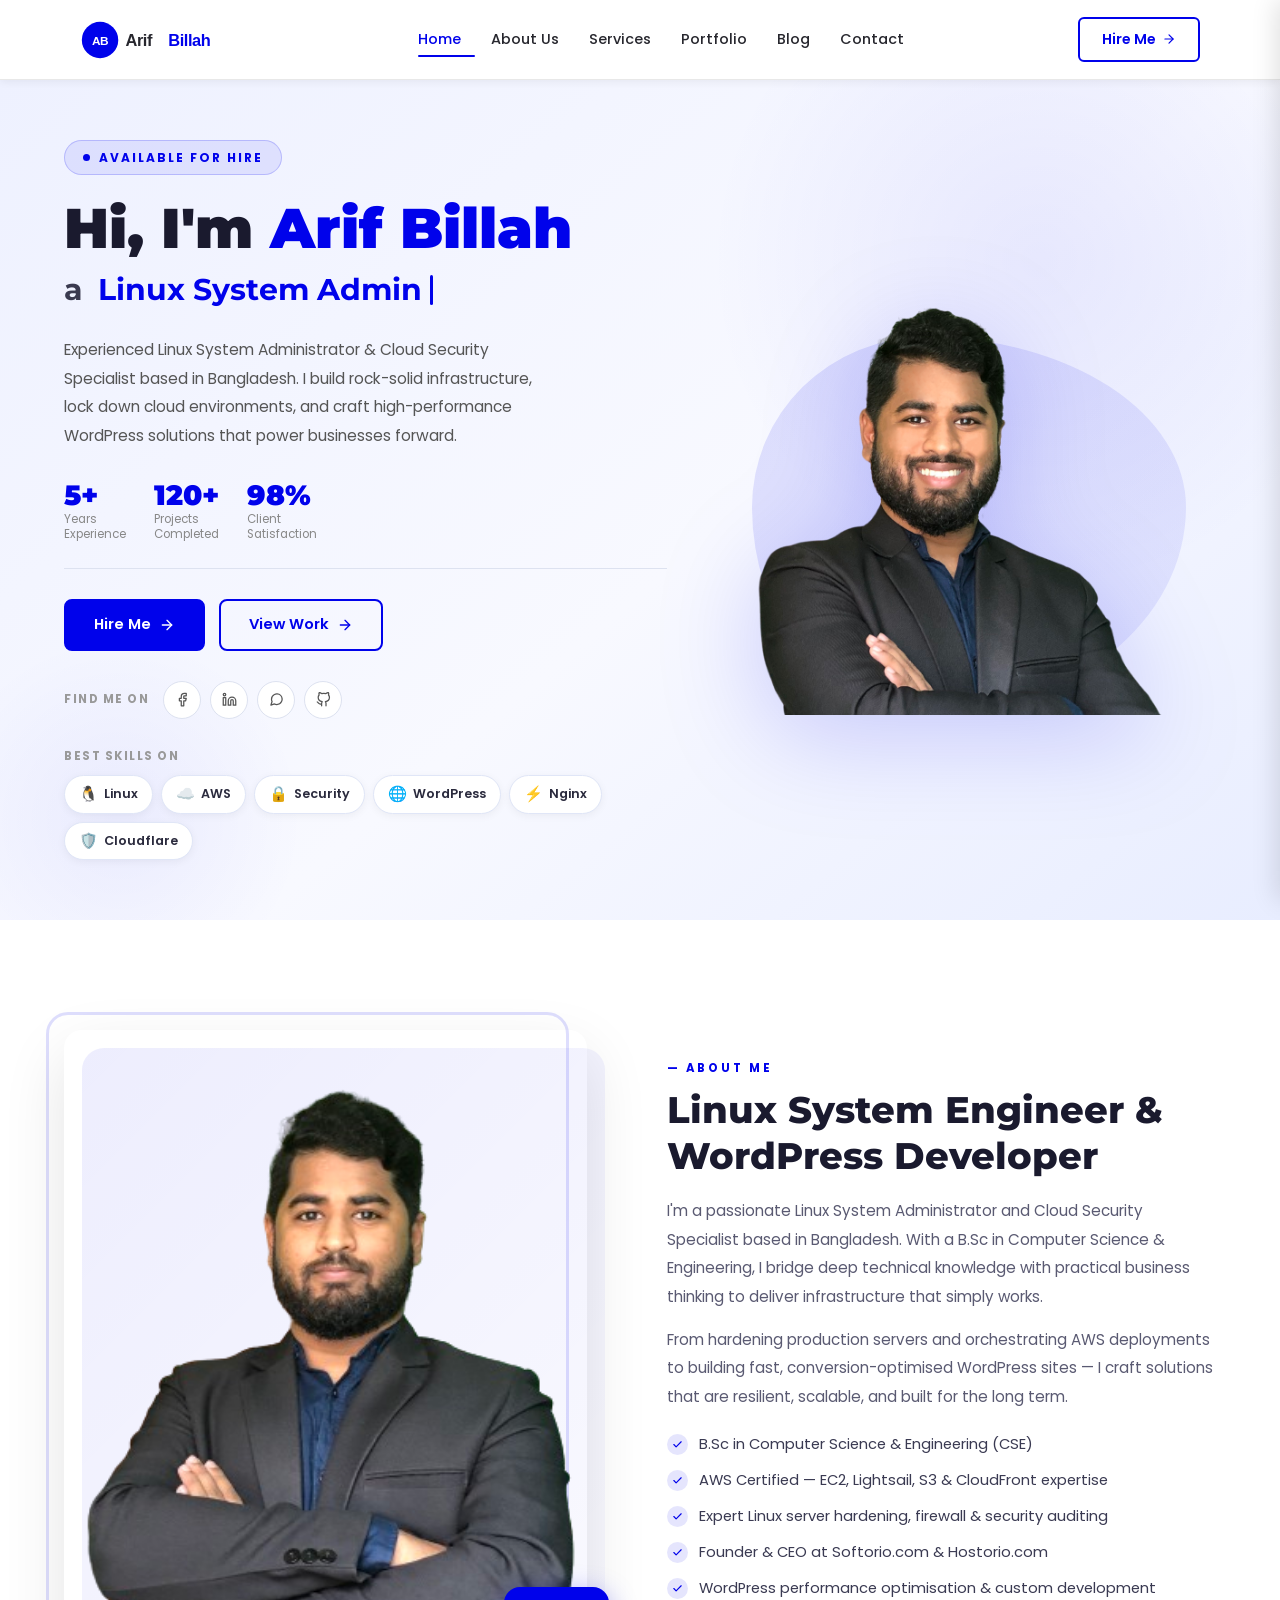
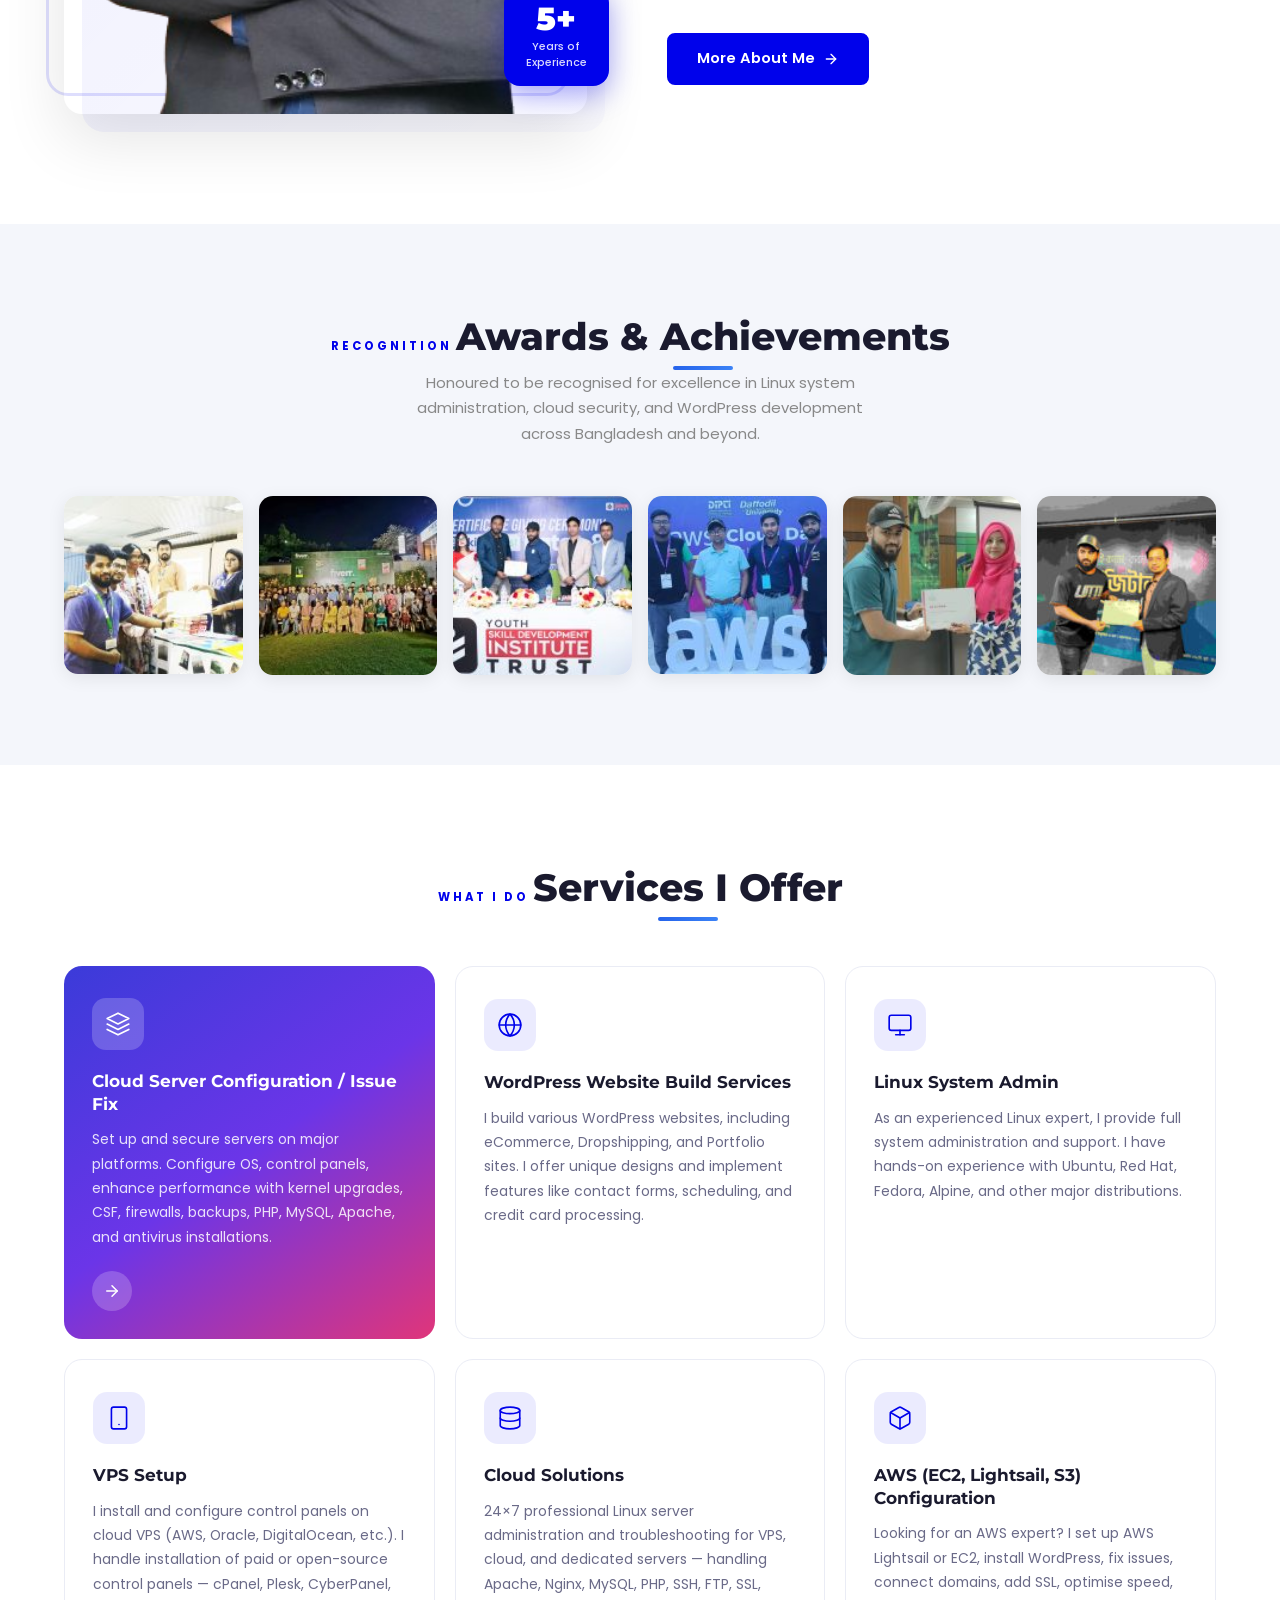
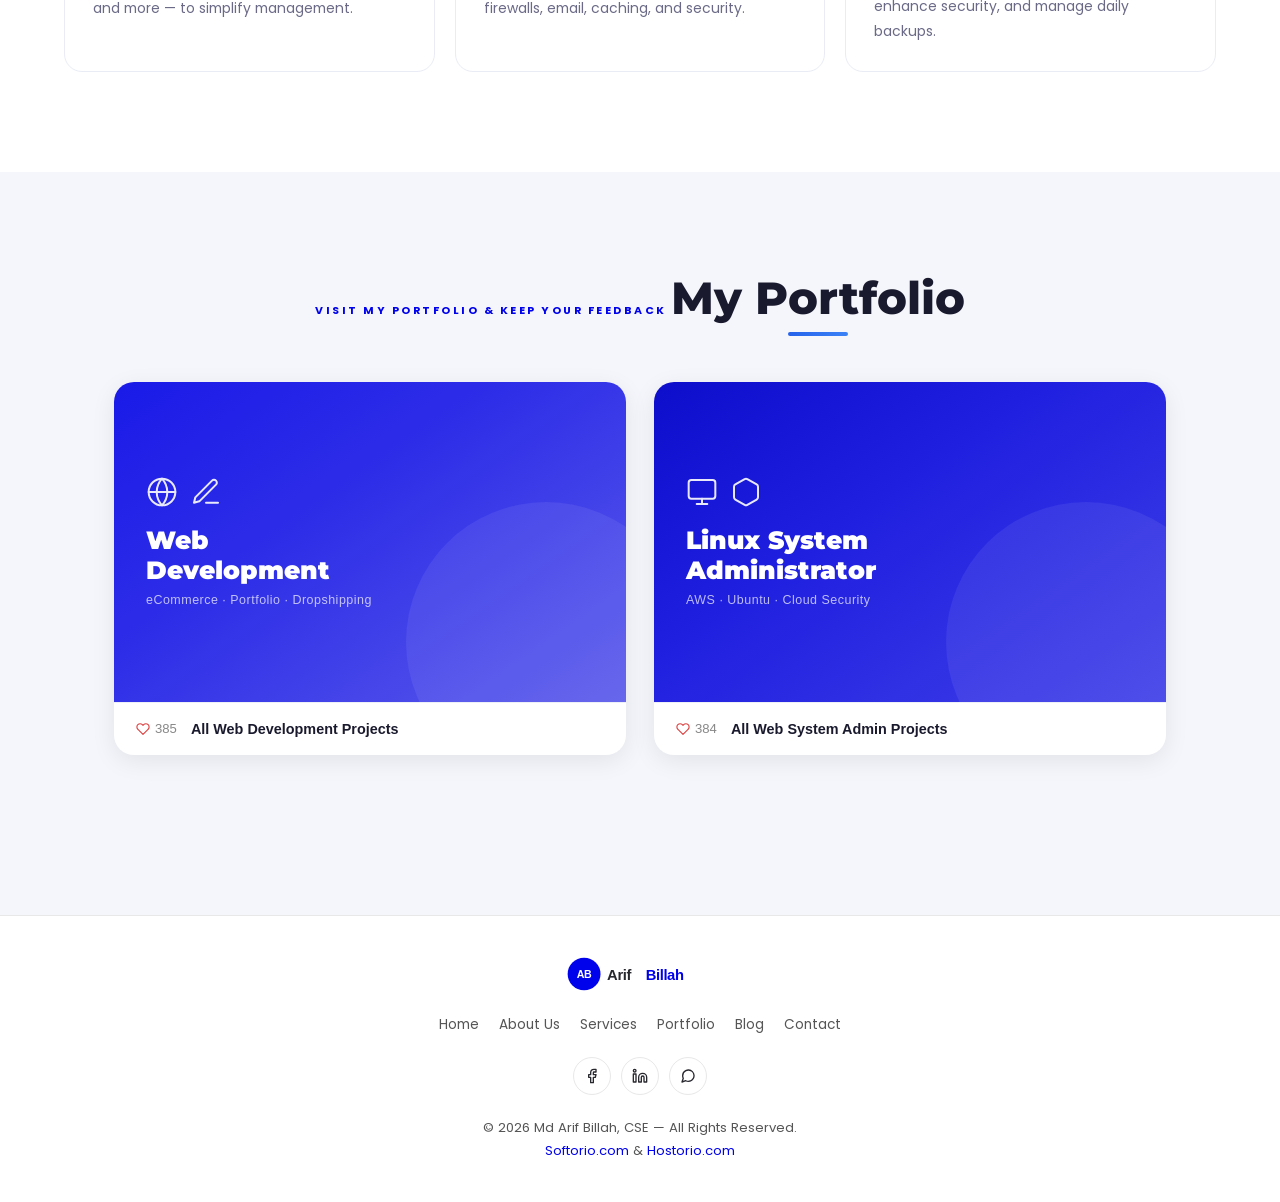
==== commit ab72883b: "Add Services and Portfolio sections with modal popup Section 4 – What I Do (Services): - 6 service c" ====
--- a/index.html
+++ b/index.html
@@ -262,10 +262,205 @@
             </div>
         </section><!-- /awards -->
 
+
+        <!-- ══════════════════════════════════════════
+             SECTION 4 · WHAT I DO (SERVICES)
+             ══════════════════════════════════════════ -->
+        <section class="services-section" id="services" aria-label="Services">
+            <div class="services-inner">
+
+                <div class="services-header reveal">
+                    <span class="section-badge">What I Do</span>
+                    <h2 class="section-title">Services I Offer</h2>
+                </div>
+
+                <div class="services-grid">
+
+                    <!-- Featured card -->
+                    <div class="svc-card svc-featured reveal" style="transition-delay:.05s">
+                        <div class="svc-icon">
+                            <svg viewBox="0 0 24 24" fill="none" stroke="currentColor" stroke-width="1.5" stroke-linecap="round" stroke-linejoin="round" aria-hidden="true">
+                                <polyline points="12 2 2 7 12 12 22 7 12 2"/>
+                                <polyline points="2 17 12 22 22 17"/>
+                                <polyline points="2 12 12 17 22 12"/>
+                            </svg>
+                        </div>
+                        <h3 class="svc-title">Cloud Server Configuration / Issue Fix</h3>
+                        <p class="svc-desc">Set up and secure servers on major platforms. Configure OS, control panels, enhance performance with kernel upgrades, CSF, firewalls, backups, PHP, MySQL, Apache, and antivirus installations.</p>
+                        <a href="services.html" class="svc-arrow" aria-label="Learn more about Cloud Server services">
+                            <svg viewBox="0 0 24 24" fill="none" stroke="currentColor" stroke-width="2" stroke-linecap="round" stroke-linejoin="round" aria-hidden="true"><line x1="5" y1="12" x2="19" y2="12"/><polyline points="12 5 19 12 12 19"/></svg>
+                        </a>
+                    </div>
+
+                    <!-- Card 2 -->
+                    <div class="svc-card reveal" style="transition-delay:.10s">
+                        <div class="svc-icon">
+                            <svg viewBox="0 0 24 24" fill="none" stroke="currentColor" stroke-width="1.5" stroke-linecap="round" stroke-linejoin="round" aria-hidden="true">
+                                <circle cx="12" cy="12" r="10"/>
+                                <path d="M12 2a15.3 15.3 0 0 1 4 10 15.3 15.3 0 0 1-4 10 15.3 15.3 0 0 1-4-10 15.3 15.3 0 0 1 4-10z"/>
+                                <line x1="2" y1="12" x2="22" y2="12"/>
+                            </svg>
+                        </div>
+                        <h3 class="svc-title">WordPress Website Build Services</h3>
+                        <p class="svc-desc">I build various WordPress websites, including eCommerce, Dropshipping, and Portfolio sites. I offer unique designs and implement features like contact forms, scheduling, and credit card processing.</p>
+                    </div>
+
+                    <!-- Card 3 -->
+                    <div class="svc-card reveal" style="transition-delay:.15s">
+                        <div class="svc-icon">
+                            <svg viewBox="0 0 24 24" fill="none" stroke="currentColor" stroke-width="1.5" stroke-linecap="round" stroke-linejoin="round" aria-hidden="true">
+                                <rect x="2" y="3" width="20" height="14" rx="2" ry="2"/>
+                                <line x1="8" y1="21" x2="16" y2="21"/>
+                                <line x1="12" y1="17" x2="12" y2="21"/>
+                            </svg>
+                        </div>
+                        <h3 class="svc-title">Linux System Admin</h3>
+                        <p class="svc-desc">As an experienced Linux expert, I provide full system administration and support. I have hands-on experience with Ubuntu, Red Hat, Fedora, Alpine, and other major distributions.</p>
+                    </div>
+
+                    <!-- Card 4 -->
+                    <div class="svc-card reveal" style="transition-delay:.20s">
+                        <div class="svc-icon">
+                            <svg viewBox="0 0 24 24" fill="none" stroke="currentColor" stroke-width="1.5" stroke-linecap="round" stroke-linejoin="round" aria-hidden="true">
+                                <rect x="5" y="2" width="14" height="20" rx="2" ry="2"/>
+                                <line x1="12" y1="18" x2="12.01" y2="18"/>
+                            </svg>
+                        </div>
+                        <h3 class="svc-title">VPS Setup</h3>
+                        <p class="svc-desc">I install and configure control panels on cloud VPS (AWS, Oracle, DigitalOcean, etc.). I handle installation of paid or open-source control panels — cPanel, Plesk, CyberPanel, and more — to simplify management.</p>
+                    </div>
+
+                    <!-- Card 5 -->
+                    <div class="svc-card reveal" style="transition-delay:.25s">
+                        <div class="svc-icon">
+                            <svg viewBox="0 0 24 24" fill="none" stroke="currentColor" stroke-width="1.5" stroke-linecap="round" stroke-linejoin="round" aria-hidden="true">
+                                <ellipse cx="12" cy="5" rx="9" ry="3"/>
+                                <path d="M21 12c0 1.66-4 3-9 3s-9-1.34-9-3"/>
+                                <path d="M3 5v14c0 1.66 4 3 9 3s9-1.34 9-3V5"/>
+                            </svg>
+                        </div>
+                        <h3 class="svc-title">Cloud Solutions</h3>
+                        <p class="svc-desc">24×7 professional Linux server administration and troubleshooting for VPS, cloud, and dedicated servers — handling Apache, Nginx, MySQL, PHP, SSH, FTP, SSL, firewalls, email, caching, and security.</p>
+                    </div>
+
+                    <!-- Card 6 -->
+                    <div class="svc-card reveal" style="transition-delay:.30s">
+                        <div class="svc-icon">
+                            <svg viewBox="0 0 24 24" fill="none" stroke="currentColor" stroke-width="1.5" stroke-linecap="round" stroke-linejoin="round" aria-hidden="true">
+                                <path d="M21 16V8a2 2 0 0 0-1-1.73l-7-4a2 2 0 0 0-2 0l-7 4A2 2 0 0 0 3 8v8a2 2 0 0 0 1 1.73l7 4a2 2 0 0 0 2 0l7-4A2 2 0 0 0 21 16z"/>
+                                <polyline points="3.27 6.96 12 12.01 20.73 6.96"/>
+                                <line x1="12" y1="22.08" x2="12" y2="12"/>
+                            </svg>
+                        </div>
+                        <h3 class="svc-title">AWS (EC2, Lightsail, S3) Configuration</h3>
+                        <p class="svc-desc">Looking for an AWS expert? I set up AWS Lightsail or EC2, install WordPress, fix issues, connect domains, add SSL, optimise speed, enhance security, and manage daily backups.</p>
+                    </div>
+
+                </div>
+            </div>
+        </section><!-- /services -->
+
+
+        <!-- ══════════════════════════════════════════
+             SECTION 5 · MY PORTFOLIO
+             ══════════════════════════════════════════ -->
+        <section class="portfolio-section" id="portfolio" aria-label="Portfolio">
+            <div class="portfolio-inner">
+
+                <div class="portfolio-header reveal">
+                    <span class="section-badge">Visit My Portfolio &amp; Keep Your Feedback</span>
+                    <h2 class="section-title">My Portfolio</h2>
+                </div>
+
+                <div class="portfolio-grid">
+
+                    <!-- WordPress Portfolio -->
+                    <button class="portfolio-card reveal" style="transition-delay:.08s"
+                            data-title="All Web Development Projects"
+                            data-doc="https://docs.google.com/document/d/1mPzFaMnZYKttjSuP5aLF1j4cGMlHbp_PxyHnIu0Hi54/preview"
+                            data-likes="385"
+                            aria-label="Open Web Development portfolio">
+                        <div class="pf-thumb pf-thumb--wp">
+                            <div class="pf-thumb-inner">
+                                <div class="pf-icons">
+                                    <svg viewBox="0 0 24 24" fill="none" stroke="#fff" stroke-width="1.5" stroke-linecap="round" stroke-linejoin="round"><circle cx="12" cy="12" r="10"/><path d="M12 2a15.3 15.3 0 0 1 4 10 15.3 15.3 0 0 1-4 10 15.3 15.3 0 0 1-4-10 15.3 15.3 0 0 1 4-10z"/><line x1="2" y1="12" x2="22" y2="12"/></svg>
+                                    <svg viewBox="0 0 24 24" fill="none" stroke="#fff" stroke-width="1.5" stroke-linecap="round" stroke-linejoin="round"><path d="M12 20h9"/><path d="M16.5 3.5a2.121 2.121 0 0 1 3 3L7 19l-4 1 1-4L16.5 3.5z"/></svg>
+                                </div>
+                                <div class="pf-thumb-title">Web<br>Development</div>
+                                <div class="pf-thumb-sub">eCommerce · Portfolio · Dropshipping</div>
+                            </div>
+                        </div>
+                        <div class="pf-footer">
+                            <span class="pf-likes">
+                                <svg viewBox="0 0 24 24" fill="none" stroke="currentColor" stroke-width="2" stroke-linecap="round" stroke-linejoin="round" aria-hidden="true"><path d="M20.84 4.61a5.5 5.5 0 0 0-7.78 0L12 5.67l-1.06-1.06a5.5 5.5 0 0 0-7.78 7.78l1.06 1.06L12 21.23l7.78-7.78 1.06-1.06a5.5 5.5 0 0 0 0-7.78z"/></svg>
+                                385
+                            </span>
+                            <span class="pf-card-title">All Web Development Projects</span>
+                        </div>
+                    </button>
+
+                    <!-- Linux/Cloud Portfolio -->
+                    <button class="portfolio-card reveal" style="transition-delay:.16s"
+                            data-title="All Web System Admin Projects"
+                            data-doc="https://docs.google.com/document/d/1tZKXz6gf1LjCcvBY1dVygeI7A5hntwRQ83FbK6UgbRM/preview"
+                            data-likes="384"
+                            aria-label="Open Web System Admin portfolio">
+                        <div class="pf-thumb pf-thumb--linux">
+                            <div class="pf-thumb-inner">
+                                <div class="pf-icons">
+                                    <svg viewBox="0 0 24 24" fill="none" stroke="#fff" stroke-width="1.5" stroke-linecap="round" stroke-linejoin="round"><rect x="2" y="3" width="20" height="14" rx="2"/><line x1="8" y1="21" x2="16" y2="21"/><line x1="12" y1="17" x2="12" y2="21"/></svg>
+                                    <svg viewBox="0 0 24 24" fill="none" stroke="#fff" stroke-width="1.5" stroke-linecap="round" stroke-linejoin="round"><path d="M21 16V8a2 2 0 0 0-1-1.73l-7-4a2 2 0 0 0-2 0l-7 4A2 2 0 0 0 3 8v8a2 2 0 0 0 1 1.73l7 4a2 2 0 0 0 2 0l7-4A2 2 0 0 0 21 16z"/></svg>
+                                </div>
+                                <div class="pf-thumb-title">Linux System<br>Administrator</div>
+                                <div class="pf-thumb-sub">AWS · Ubuntu · Cloud Security</div>
+                            </div>
+                        </div>
+                        <div class="pf-footer">
+                            <span class="pf-likes">
+                                <svg viewBox="0 0 24 24" fill="none" stroke="currentColor" stroke-width="2" stroke-linecap="round" stroke-linejoin="round" aria-hidden="true"><path d="M20.84 4.61a5.5 5.5 0 0 0-7.78 0L12 5.67l-1.06-1.06a5.5 5.5 0 0 0-7.78 7.78l1.06 1.06L12 21.23l7.78-7.78 1.06-1.06a5.5 5.5 0 0 0 0-7.78z"/></svg>
+                                384
+                            </span>
+                            <span class="pf-card-title">All Web System Admin Projects</span>
+                        </div>
+                    </button>
+
+                </div>
+            </div>
+        </section><!-- /portfolio -->
+
     </main>
 
     <!-- ── Footer ── -->
     <div id="footer-placeholder"></div>
+
+    <!-- ══════════════════════════════════════════
+         PORTFOLIO MODAL
+         ══════════════════════════════════════════ -->
+    <div class="pf-modal-overlay" id="pfModal" role="dialog" aria-modal="true" aria-label="Portfolio detail" hidden>
+        <div class="pf-modal-box">
+            <button class="pf-modal-close" id="pfModalClose" aria-label="Close portfolio">
+                <svg viewBox="0 0 24 24" fill="none" stroke="currentColor" stroke-width="2.5" stroke-linecap="round" stroke-linejoin="round" aria-hidden="true"><line x1="18" y1="6" x2="6" y2="18"/><line x1="6" y1="6" x2="18" y2="18"/></svg>
+            </button>
+
+            <!-- Top: preview + info -->
+            <div class="pf-modal-top">
+                <div class="pf-modal-preview" id="pfModalPreview"></div>
+                <div class="pf-modal-info">
+                    <h3 class="pf-modal-title" id="pfModalTitle"></h3>
+                    <button class="pf-like-btn" id="pfLikeBtn" aria-pressed="false">
+                        <svg viewBox="0 0 24 24" fill="none" stroke="currentColor" stroke-width="2" stroke-linecap="round" stroke-linejoin="round" aria-hidden="true"><path d="M14 9V5a3 3 0 0 0-3-3l-4 9v11h11.28a2 2 0 0 0 2-1.7l1.38-9a2 2 0 0 0-2-2.3H14z"/><path d="M7 22H4a2 2 0 0 1-2-2v-7a2 2 0 0 1 2-2h3"/></svg>
+                        <span class="like-label">Like This</span>
+                        <span class="like-count" id="pfLikeCount"></span>
+                    </button>
+                </div>
+            </div>
+
+            <!-- Bottom: Google Doc embed -->
+            <div class="pf-modal-doc">
+                <iframe id="pfDocFrame" src="" title="Portfolio document" loading="lazy" allowfullscreen></iframe>
+            </div>
+        </div>
+    </div>
 
     <script src="js/components.js"></script>
     <script src="js/home.js"></script>
--- a/css/home.css
+++ b/css/home.css
@@ -627,11 +627,441 @@
 .award-card:hover .award-label { transform: translateY(0); }
 
 /* ============================================================
+   ░░░  SECTION 4 – SERVICES (WHAT I DO)
+   ============================================================ */
+.services-section {
+    padding: 100px 0;
+    background: #fff;
+}
+.services-inner {
+    max-width: 1200px;
+    margin: 0 auto;
+    padding: 0 24px;
+}
+.services-header {
+    text-align: center;
+    margin-bottom: 50px;
+}
+.services-header .section-title { margin-bottom: 0; }
+
+.services-grid {
+    display: grid;
+    grid-template-columns: repeat(3, 1fr);
+    gap: 20px;
+}
+
+/* Base card */
+.svc-card {
+    background: #fff;
+    border: 1.5px solid #eaecf5;
+    border-radius: 18px;
+    padding: 32px 28px 28px;
+    position: relative;
+    transition: transform .35s cubic-bezier(.22,.68,0,1.2),
+                box-shadow .35s ease,
+                border-color .3s ease;
+    overflow: hidden;
+}
+.svc-card::before {
+    content: '';
+    position: absolute;
+    inset: 0;
+    background: linear-gradient(135deg, rgba(0,2,235,.04) 0%, transparent 60%);
+    opacity: 0;
+    transition: opacity .35s ease;
+    pointer-events: none;
+    border-radius: inherit;
+}
+.svc-card:hover {
+    transform: translateY(-6px);
+    box-shadow: 0 20px 50px rgba(0,2,235,.1);
+    border-color: rgba(0,2,235,.2);
+}
+.svc-card:hover::before { opacity: 1; }
+
+/* Featured card */
+.svc-featured {
+    background: linear-gradient(145deg, #3b3bd9 0%, #6b35e8 50%, #e0357a 100%);
+    border: none;
+    color: #fff;
+}
+.svc-featured::before { display: none; }
+.svc-featured:hover {
+    box-shadow: 0 20px 50px rgba(107,53,232,.35);
+    border: none;
+}
+.svc-featured .svc-title  { color: #fff; }
+.svc-featured .svc-desc   { color: rgba(255,255,255,.85); }
+
+/* Icon */
+.svc-icon {
+    width: 52px;
+    height: 52px;
+    border-radius: 14px;
+    display: flex;
+    align-items: center;
+    justify-content: center;
+    margin-bottom: 20px;
+    background: rgba(0,2,235,.08);
+    transition: background .3s ease;
+}
+.svc-featured .svc-icon {
+    background: rgba(255,255,255,.2);
+}
+.svc-icon svg {
+    width: 26px;
+    height: 26px;
+    stroke: #0002eb;
+}
+.svc-featured .svc-icon svg { stroke: #fff; }
+.svc-card:not(.svc-featured):hover .svc-icon { background: rgba(0,2,235,.14); }
+
+.svc-title {
+    font-family: 'Montserrat', sans-serif;
+    font-size: 1.05rem;
+    font-weight: 700;
+    color: #1a1a2e;
+    margin-bottom: 12px;
+    line-height: 1.35;
+}
+.svc-desc {
+    font-size: .87rem;
+    color: #6a6a88;
+    line-height: 1.75;
+}
+
+/* Arrow for featured */
+.svc-arrow {
+    display: inline-flex;
+    align-items: center;
+    justify-content: center;
+    width: 40px;
+    height: 40px;
+    background: rgba(255,255,255,.2);
+    border-radius: 50%;
+    margin-top: 22px;
+    text-decoration: none;
+    color: #fff;
+    transition: background .3s ease, transform .3s ease;
+}
+.svc-arrow:hover {
+    background: rgba(255,255,255,.35);
+    transform: translateX(4px);
+}
+.svc-arrow svg {
+    width: 18px;
+    height: 18px;
+    stroke: #fff;
+    fill: none;
+    stroke-width: 2;
+    stroke-linecap: round;
+    stroke-linejoin: round;
+}
+
+/* ============================================================
+   ░░░  SECTION 5 – PORTFOLIO
+   ============================================================ */
+.portfolio-section {
+    padding: 100px 0;
+    background: #f4f6fb;
+}
+.portfolio-inner {
+    max-width: 1100px;
+    margin: 0 auto;
+    padding: 0 24px;
+}
+.portfolio-header {
+    text-align: center;
+    margin-bottom: 52px;
+}
+.portfolio-header .section-badge {
+    font-size: .68rem;
+    letter-spacing: 2.5px;
+}
+.portfolio-header .section-title {
+    font-size: clamp(2rem, 4vw, 2.8rem);
+    margin-bottom: 0;
+}
+
+.portfolio-grid {
+    display: grid;
+    grid-template-columns: 1fr 1fr;
+    gap: 28px;
+}
+
+/* Card (uses <button> for a11y) */
+.portfolio-card {
+    background: #fff;
+    border: none;
+    border-radius: 20px;
+    overflow: hidden;
+    cursor: pointer;
+    text-align: left;
+    padding: 0;
+    box-shadow: 0 6px 24px rgba(0,0,0,.08);
+    transition: transform .4s cubic-bezier(.22,.68,0,1.2),
+                box-shadow .4s ease;
+}
+.portfolio-card:hover {
+    transform: translateY(-8px);
+    box-shadow: 0 20px 54px rgba(0,0,0,.14);
+}
+
+/* Thumbnail area */
+.pf-thumb {
+    position: relative;
+    aspect-ratio: 16 / 10;
+    overflow: hidden;
+}
+.pf-thumb--wp    { background: linear-gradient(145deg, #1a1ae8 0%, #2d2de8 40%, #5b5beb 100%); }
+.pf-thumb--linux { background: linear-gradient(145deg, #0d0dcc 0%, #1f1fe0 40%, #4040e8 100%); }
+
+.pf-thumb-inner {
+    position: absolute;
+    inset: 0;
+    display: flex;
+    flex-direction: column;
+    align-items: flex-start;
+    justify-content: center;
+    padding: 28px 32px;
+}
+.pf-icons {
+    display: flex;
+    gap: 12px;
+    margin-bottom: 18px;
+}
+.pf-icons svg {
+    width: 32px;
+    height: 32px;
+    opacity: .9;
+}
+.pf-thumb-title {
+    font-family: 'Montserrat', sans-serif;
+    font-size: 1.55rem;
+    font-weight: 900;
+    color: #fff;
+    line-height: 1.2;
+    margin-bottom: 8px;
+}
+.pf-thumb-sub {
+    font-size: .78rem;
+    color: rgba(255,255,255,.7);
+    font-weight: 500;
+    letter-spacing: .5px;
+}
+
+/* Decorative circle behind content */
+.pf-thumb::after {
+    content: '';
+    position: absolute;
+    width: 280px;
+    height: 280px;
+    background: rgba(255,255,255,.07);
+    border-radius: 50%;
+    right: -60px;
+    bottom: -80px;
+    pointer-events: none;
+}
+
+/* Footer strip */
+.pf-footer {
+    display: flex;
+    align-items: center;
+    gap: 14px;
+    padding: 18px 22px;
+    border-top: 1px solid #eef0f8;
+}
+.pf-likes {
+    display: inline-flex;
+    align-items: center;
+    gap: 5px;
+    font-size: .82rem;
+    color: #888;
+    white-space: nowrap;
+}
+.pf-likes svg {
+    width: 14px;
+    height: 14px;
+    stroke: #d44;
+    fill: none;
+    stroke-width: 2;
+    stroke-linecap: round;
+    stroke-linejoin: round;
+}
+.pf-card-title {
+    font-size: .9rem;
+    font-weight: 600;
+    color: #1a1a2e;
+}
+
+/* ── Portfolio Modal ── */
+.pf-modal-overlay {
+    position: fixed;
+    inset: 0;
+    background: rgba(10, 10, 30, .65);
+    backdrop-filter: blur(6px);
+    z-index: 10000;
+    display: flex;
+    align-items: center;
+    justify-content: center;
+    padding: 20px;
+    opacity: 0;
+    transition: opacity .3s ease;
+}
+.pf-modal-overlay:not([hidden]) { display: flex; }
+.pf-modal-overlay.is-open { opacity: 1; }
+
+.pf-modal-box {
+    background: #fff;
+    border-radius: 20px;
+    width: 100%;
+    max-width: 1020px;
+    max-height: 90vh;
+    overflow-y: auto;
+    position: relative;
+    box-shadow: 0 32px 80px rgba(0,0,0,.25);
+    transform: translateY(24px) scale(.97);
+    transition: transform .35s cubic-bezier(.22,.68,0,1.2);
+}
+.pf-modal-overlay.is-open .pf-modal-box {
+    transform: translateY(0) scale(1);
+}
+
+.pf-modal-close {
+    position: sticky;
+    top: 16px;
+    float: right;
+    margin: 16px 16px 0 0;
+    width: 38px;
+    height: 38px;
+    border-radius: 50%;
+    border: 1.5px solid #e0e0e0;
+    background: #fff;
+    display: flex;
+    align-items: center;
+    justify-content: center;
+    cursor: pointer;
+    color: #555;
+    z-index: 2;
+    transition: all .25s ease;
+}
+.pf-modal-close:hover {
+    border-color: #0002eb;
+    background: #0002eb;
+    color: #fff;
+}
+.pf-modal-close svg {
+    width: 16px;
+    height: 16px;
+    stroke: currentColor;
+    fill: none;
+    stroke-width: 2.5;
+    stroke-linecap: round;
+    stroke-linejoin: round;
+}
+
+/* Top: preview + info */
+.pf-modal-top {
+    display: grid;
+    grid-template-columns: 1.1fr 0.9fr;
+    gap: 0;
+    padding: 28px 32px 24px;
+    align-items: start;
+    clear: both;
+}
+.pf-modal-preview {
+    border-radius: 14px;
+    overflow: hidden;
+    aspect-ratio: 16 / 10;
+    background: linear-gradient(145deg, #1a1ae8, #5b5beb);
+}
+.pf-modal-preview.is-linux { background: linear-gradient(145deg, #0d0dcc, #4040e8); }
+
+/* Re-use thumb inner style */
+.pf-modal-preview .pf-thumb-inner {
+    display: flex;
+    flex-direction: column;
+    align-items: flex-start;
+    justify-content: center;
+    padding: 24px 28px;
+    position: relative;
+    height: 100%;
+}
+
+.pf-modal-info {
+    padding: 8px 0 8px 32px;
+    display: flex;
+    flex-direction: column;
+    gap: 20px;
+}
+.pf-modal-title {
+    font-family: 'Montserrat', sans-serif;
+    font-size: 1.4rem;
+    font-weight: 800;
+    color: #1a1a2e;
+    line-height: 1.3;
+}
+.pf-like-btn {
+    display: inline-flex;
+    align-items: center;
+    gap: 10px;
+    padding: 10px 20px;
+    background: transparent;
+    border: 2px solid #e0e0e0;
+    border-radius: 50px;
+    cursor: pointer;
+    font-size: .88rem;
+    font-weight: 700;
+    color: #555;
+    transition: all .3s ease;
+}
+.pf-like-btn:hover,
+.pf-like-btn[aria-pressed="true"] {
+    border-color: #0002eb;
+    color: #0002eb;
+    background: rgba(0,2,235,.06);
+}
+.pf-like-btn svg {
+    width: 18px;
+    height: 18px;
+    stroke: currentColor;
+    fill: none;
+    stroke-width: 2;
+    stroke-linecap: round;
+    stroke-linejoin: round;
+    transition: fill .3s ease;
+}
+.pf-like-btn[aria-pressed="true"] svg { fill: #0002eb; }
+.like-count {
+    background: #0002eb;
+    color: #fff;
+    border-radius: 50px;
+    padding: 2px 10px;
+    font-size: .78rem;
+}
+
+/* Doc iframe */
+.pf-modal-doc {
+    margin: 0 32px 32px;
+    border-radius: 14px;
+    overflow: hidden;
+    border: 1.5px solid #eaecf5;
+    height: 480px;
+}
+.pf-modal-doc iframe {
+    width: 100%;
+    height: 100%;
+    border: none;
+    display: block;
+}
+
+/* ============================================================
    RESPONSIVE
    ============================================================ */
 @media (max-width: 1024px) {
-    .hero-inner  { gap: 40px; }
-    .about-inner { gap: 56px; }
+    .hero-inner     { gap: 40px; }
+    .about-inner    { gap: 56px; }
+    .services-grid  { grid-template-columns: repeat(2, 1fr); }
 }
 
 @media (max-width: 768px) {
@@ -643,35 +1073,44 @@
         padding-bottom: 44px;
         gap: 44px;
     }
-    .hero-image-col { order: -1; }
-    .hero-img-card  { max-width: 300px; margin: 0 auto; }
-    .welcome-badge  { margin: 0 auto 20px; }
-    .hero-desc      { margin-left: auto; margin-right: auto; }
+    .hero-image-col  { order: -1; }
+    .hero-img-card   { max-width: 300px; margin: 0 auto; }
+    .welcome-badge   { margin: 0 auto 20px; }
+    .hero-desc       { margin-left: auto; margin-right: auto; }
     .hero-stats, .hero-cta-row { justify-content: center; }
     .hero-social-row { justify-content: center; }
-    .skill-badges   { justify-content: center; }
+    .skill-badges    { justify-content: center; }
     .hero-subheading { justify-content: center; }
 
-    /* About stacks */
-    .about-inner {
-        grid-template-columns: 1fr;
-        gap: 64px;
-    }
-    .exp-badge { right: 8px; }
-
-    /* Awards 3 cols */
+    /* About */
+    .about-inner { grid-template-columns: 1fr; gap: 64px; }
+    .exp-badge   { right: 8px; }
+
+    /* Awards */
     .awards-grid { grid-template-columns: repeat(3, 1fr); }
+
+    /* Services */
+    .services-grid { grid-template-columns: 1fr; }
+
+    /* Portfolio */
+    .portfolio-grid { grid-template-columns: 1fr; }
+
+    /* Modal */
+    .pf-modal-top  { grid-template-columns: 1fr; }
+    .pf-modal-info { padding: 20px 0 0; }
+    .pf-modal-doc  { height: 360px; }
 }
 
 @media (max-width: 560px) {
-    .hero-stats { gap: 20px; }
+    .hero-stats  { gap: 20px; }
     .stat-item .num { font-size: 1.4rem; }
-
-    /* Awards 2 cols */
     .awards-grid { grid-template-columns: repeat(2, 1fr); gap: 12px; }
-
-    .exp-badge { display: none; }
-
+    .exp-badge   { display: none; }
     .about-img-frame::before,
     .about-img-frame::after { display: none; }
-}
+
+    .pf-modal-box { border-radius: 14px; }
+    .pf-modal-top,
+    .pf-modal-doc { padding-left: 16px; padding-right: 16px; }
+    .pf-modal-doc { margin: 0 16px 24px; height: 300px; }
+}
